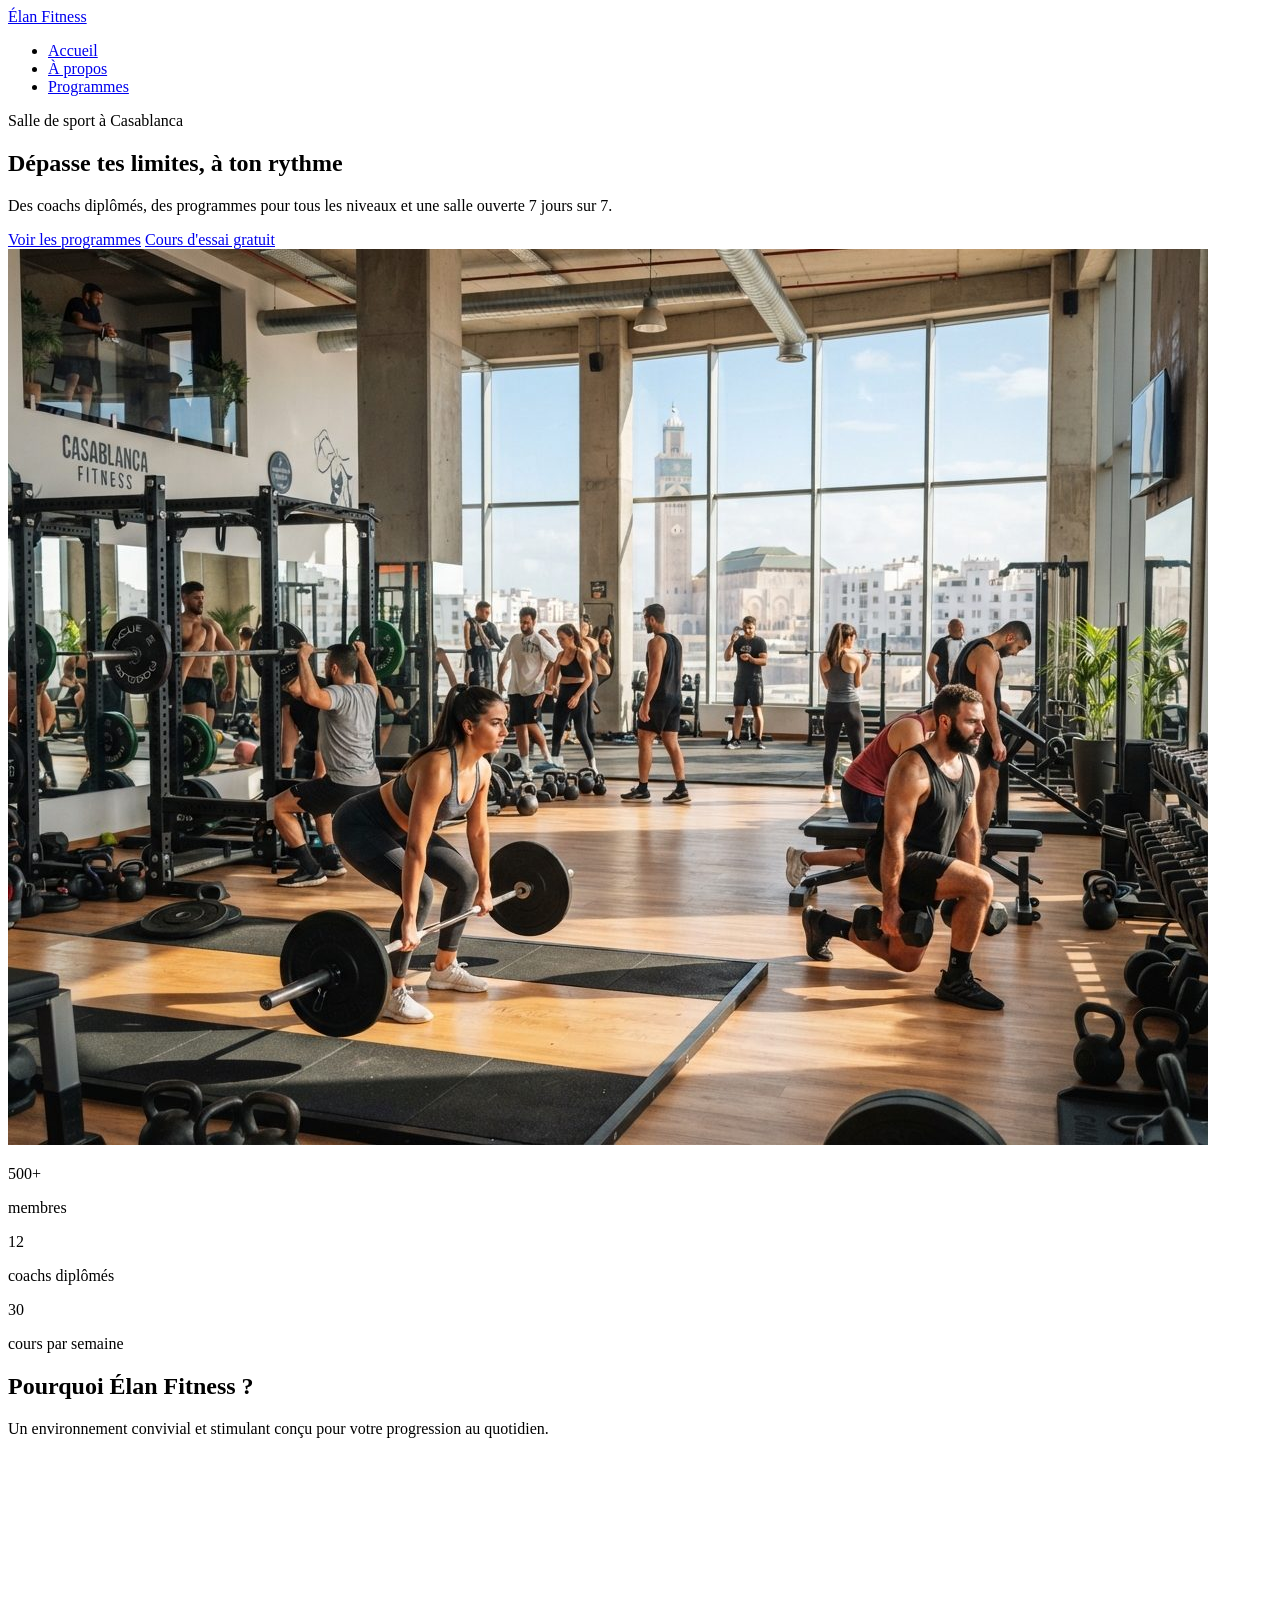
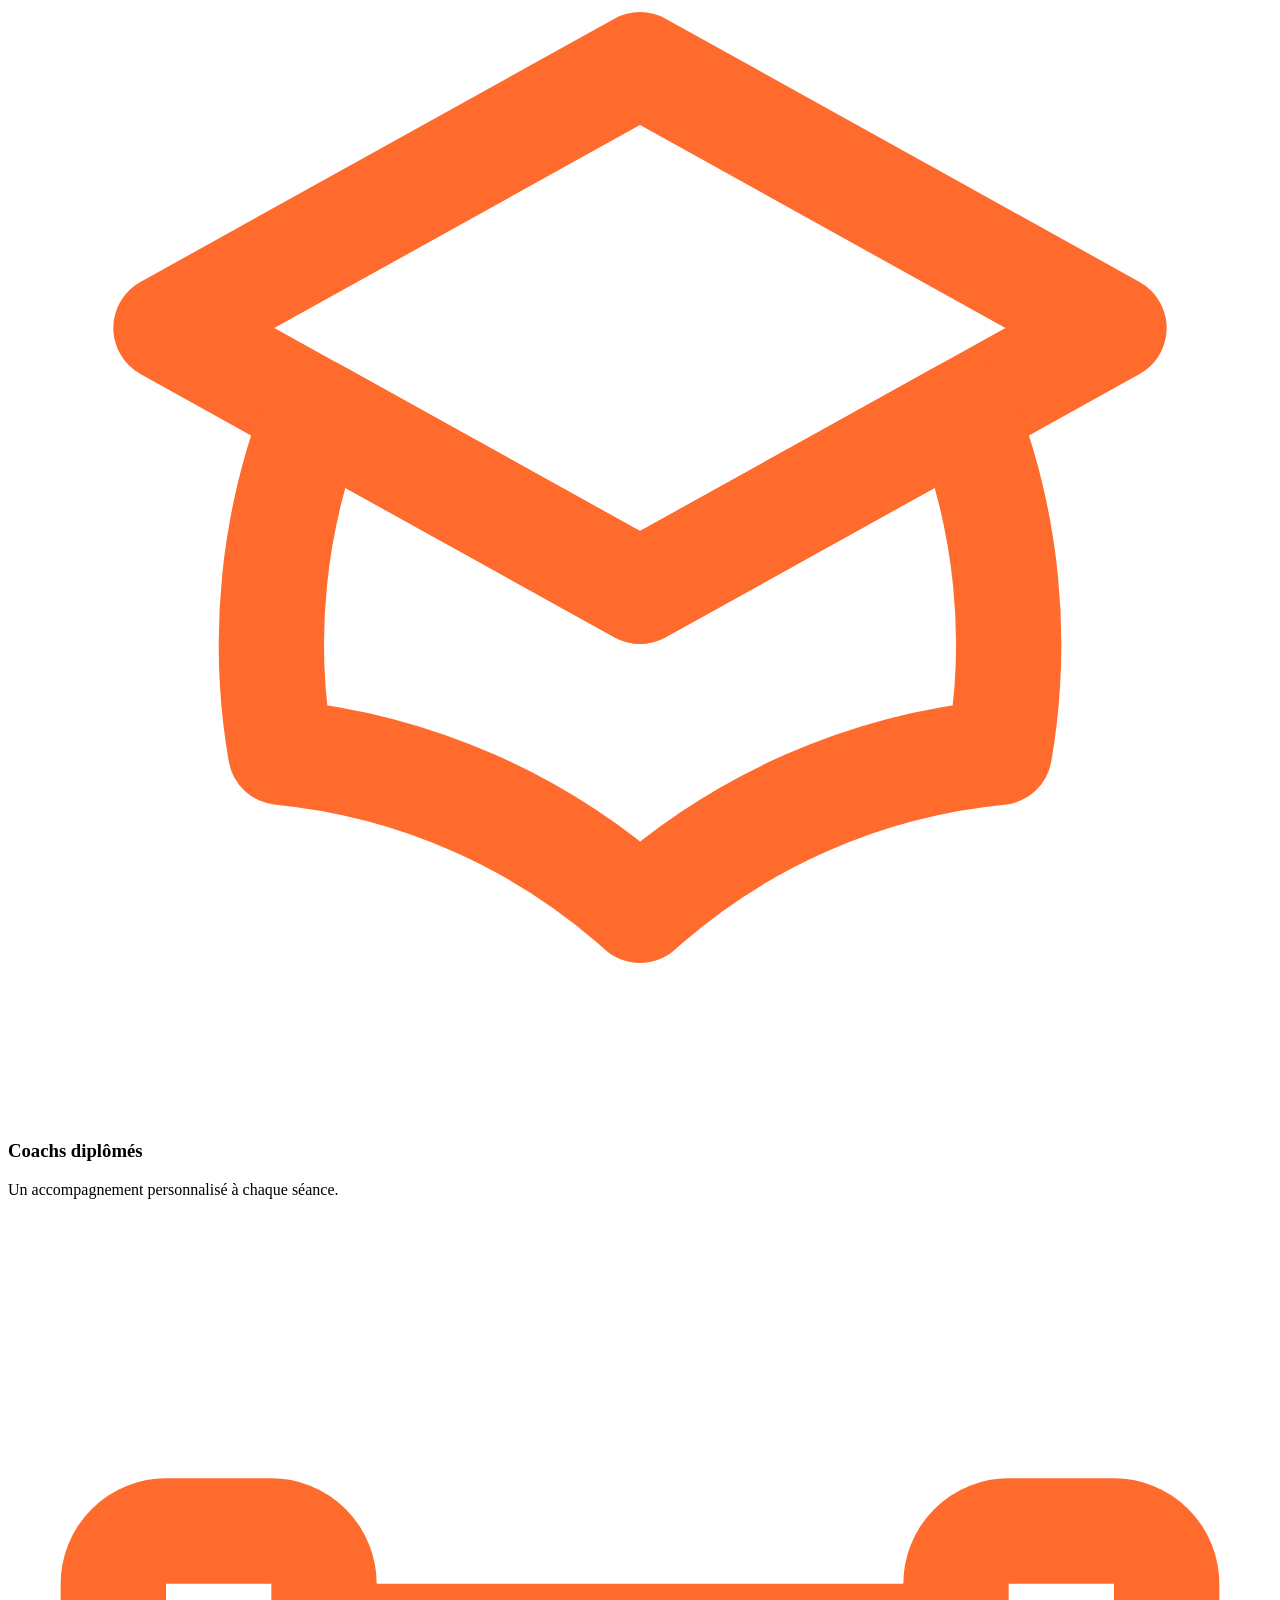
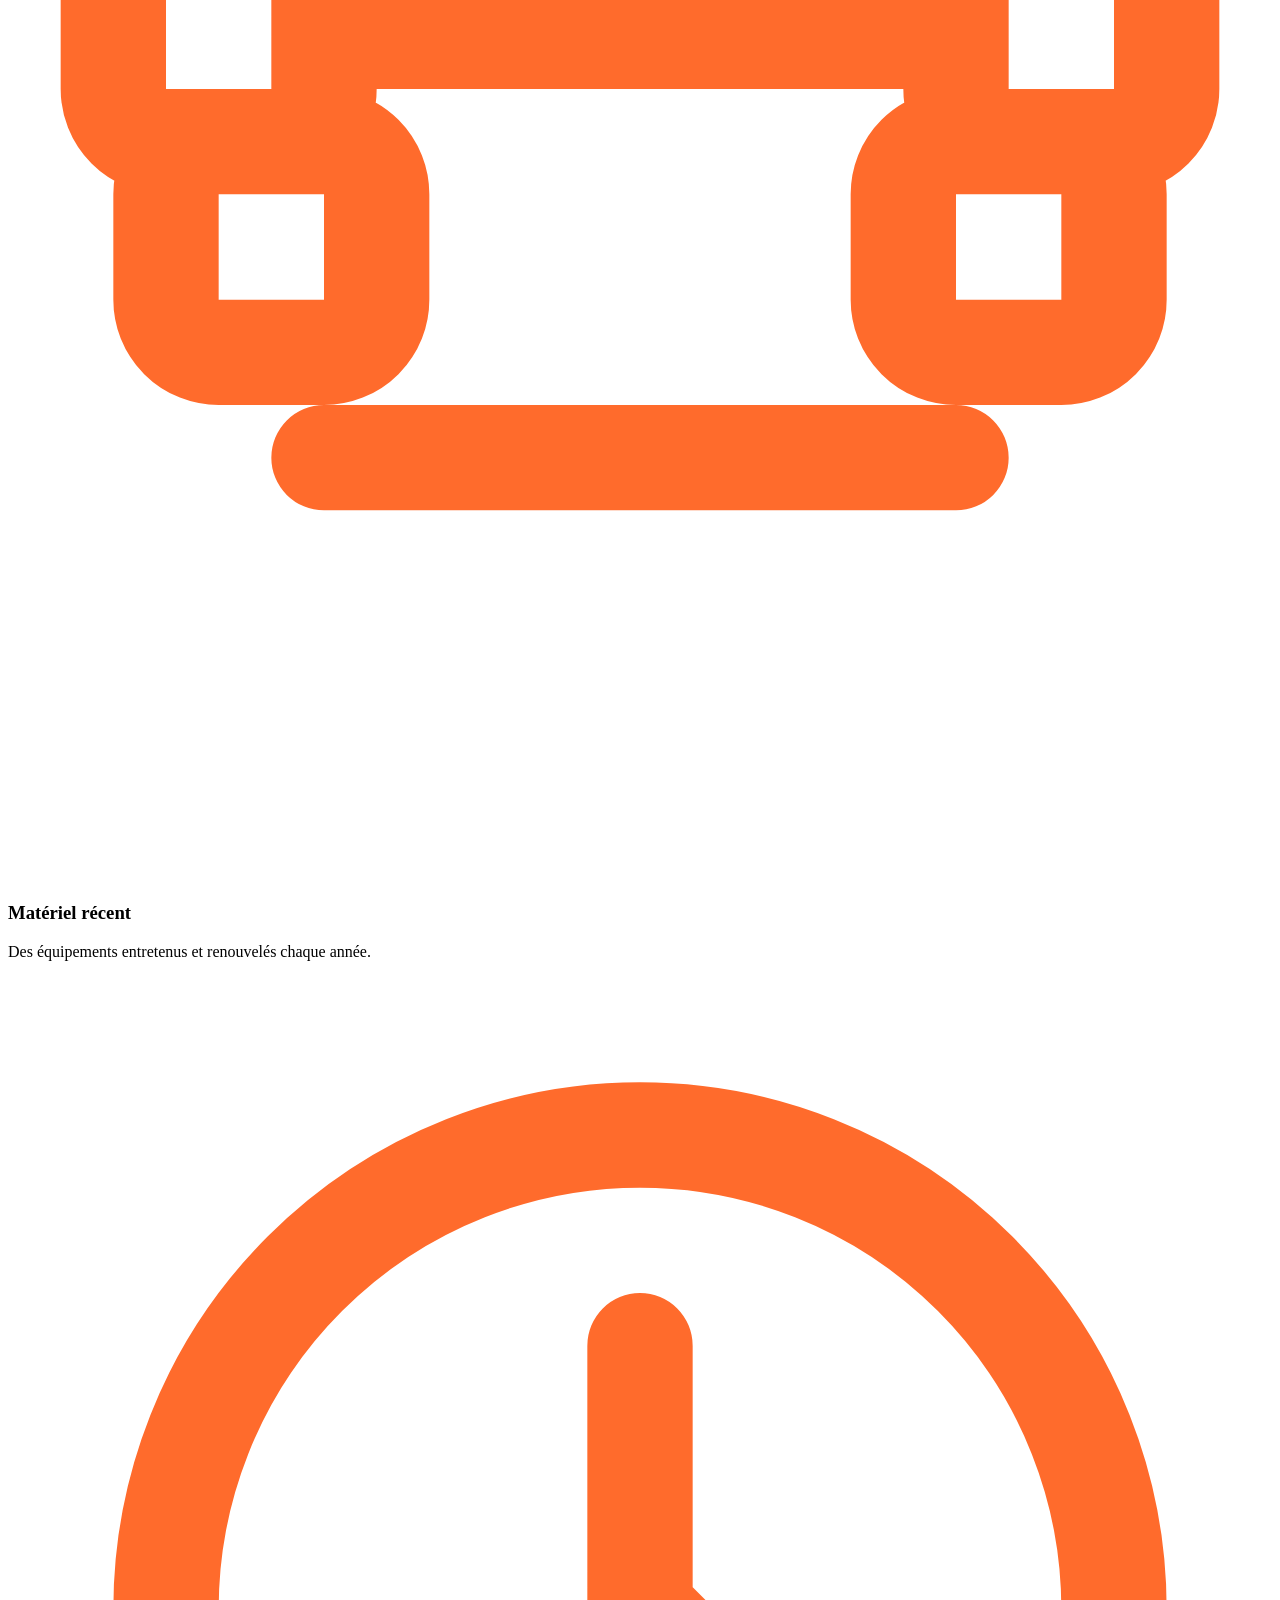
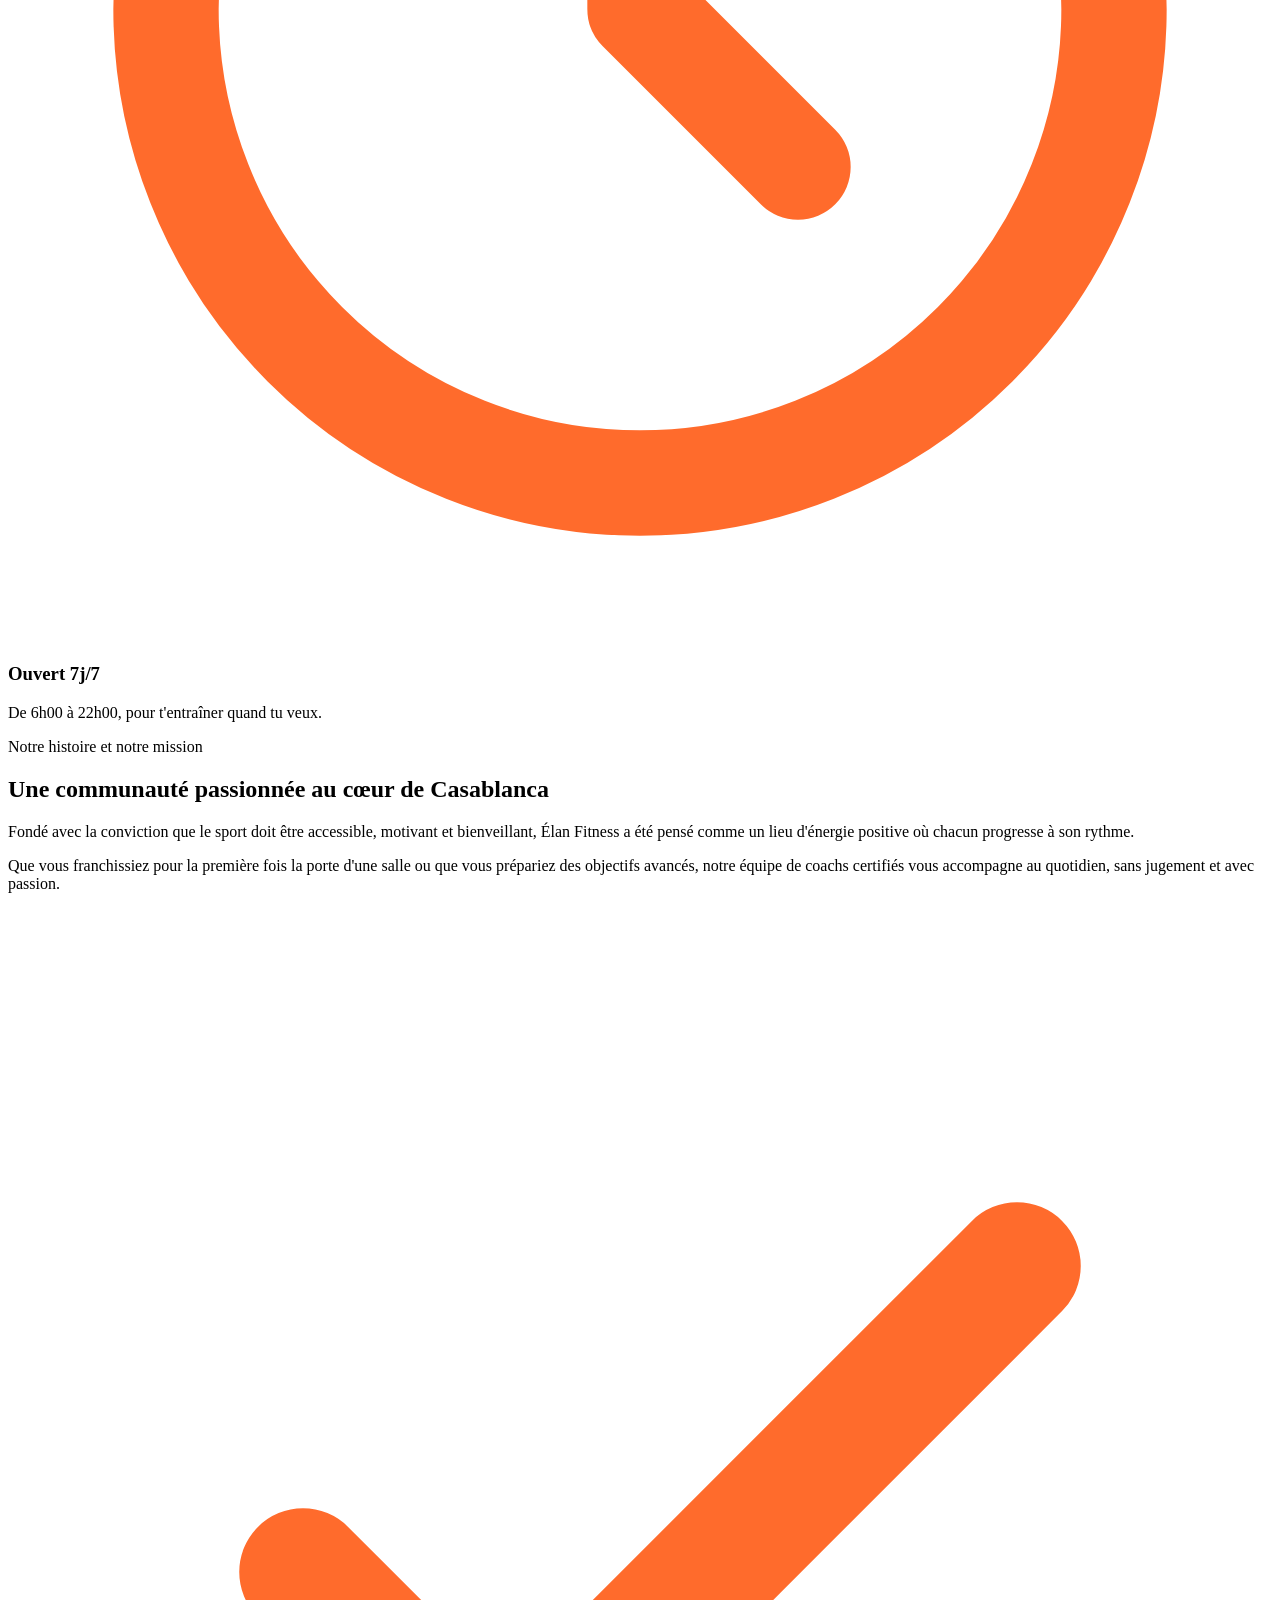
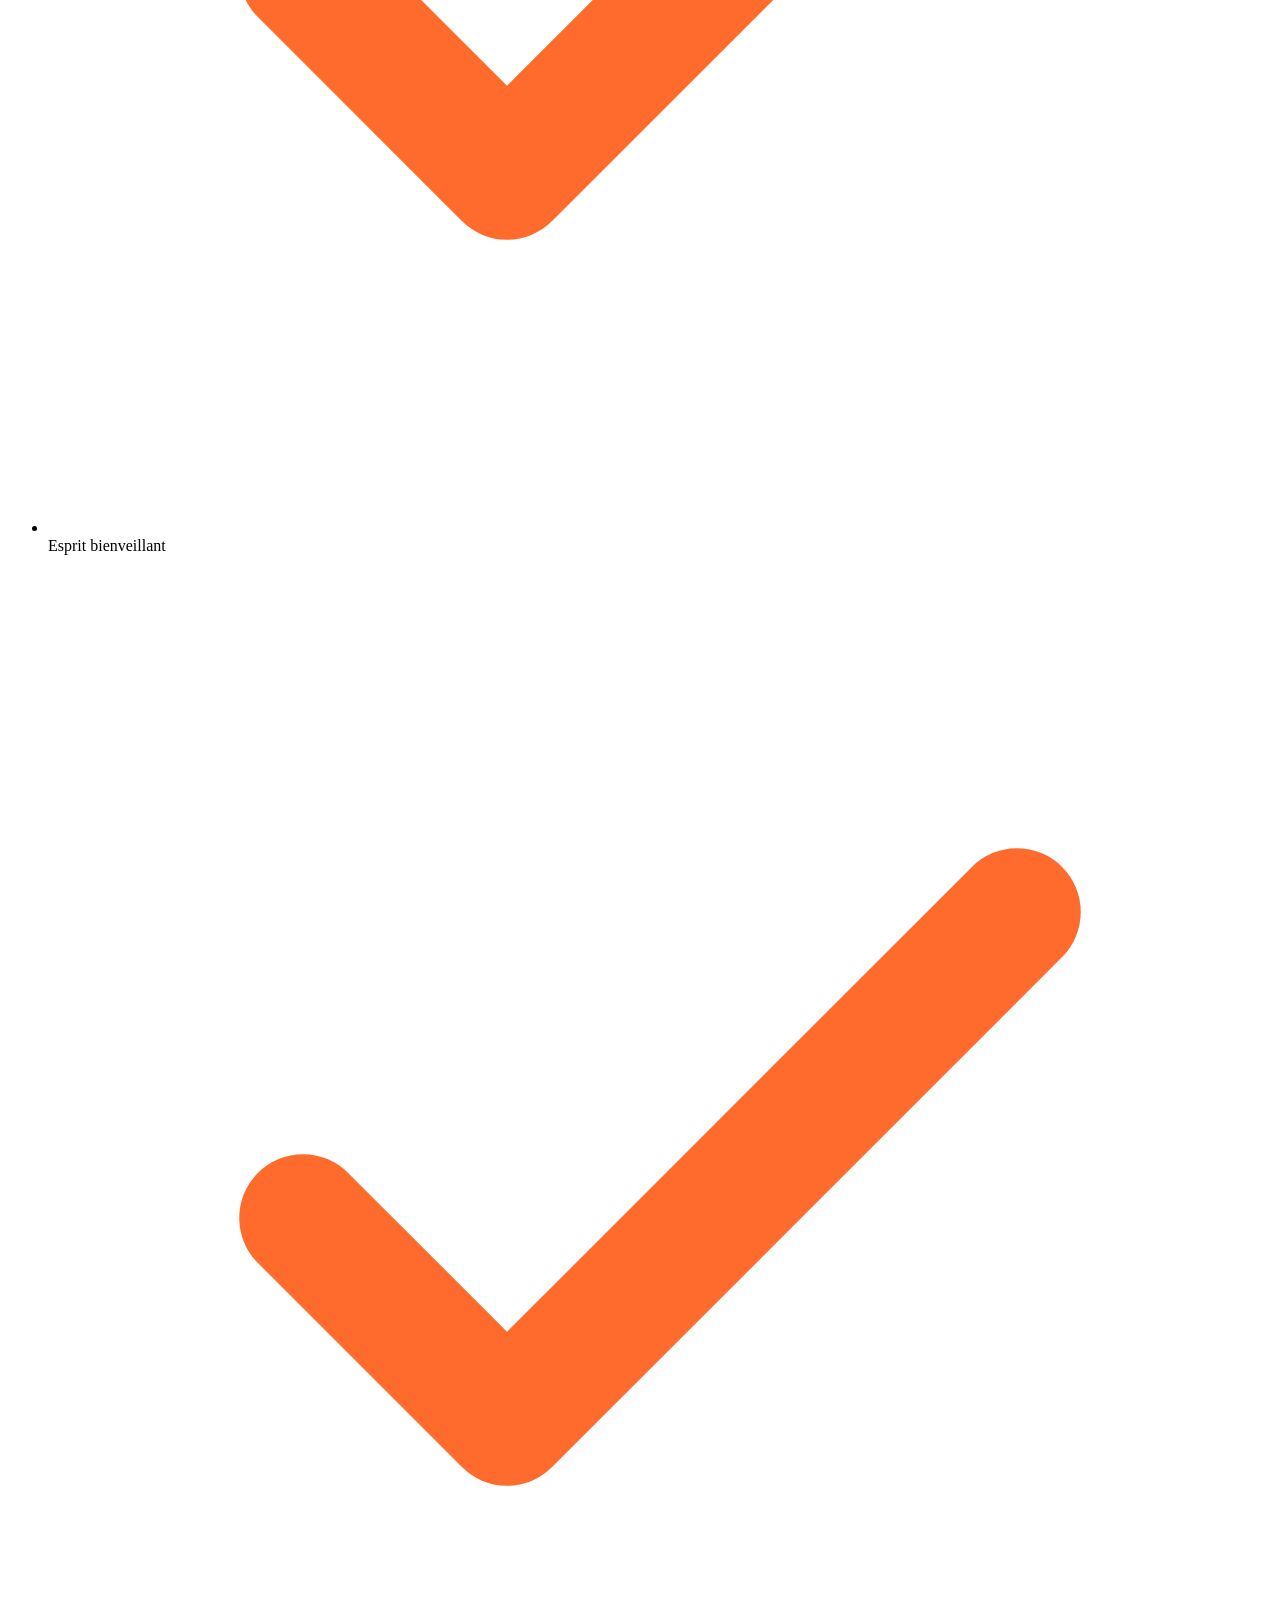
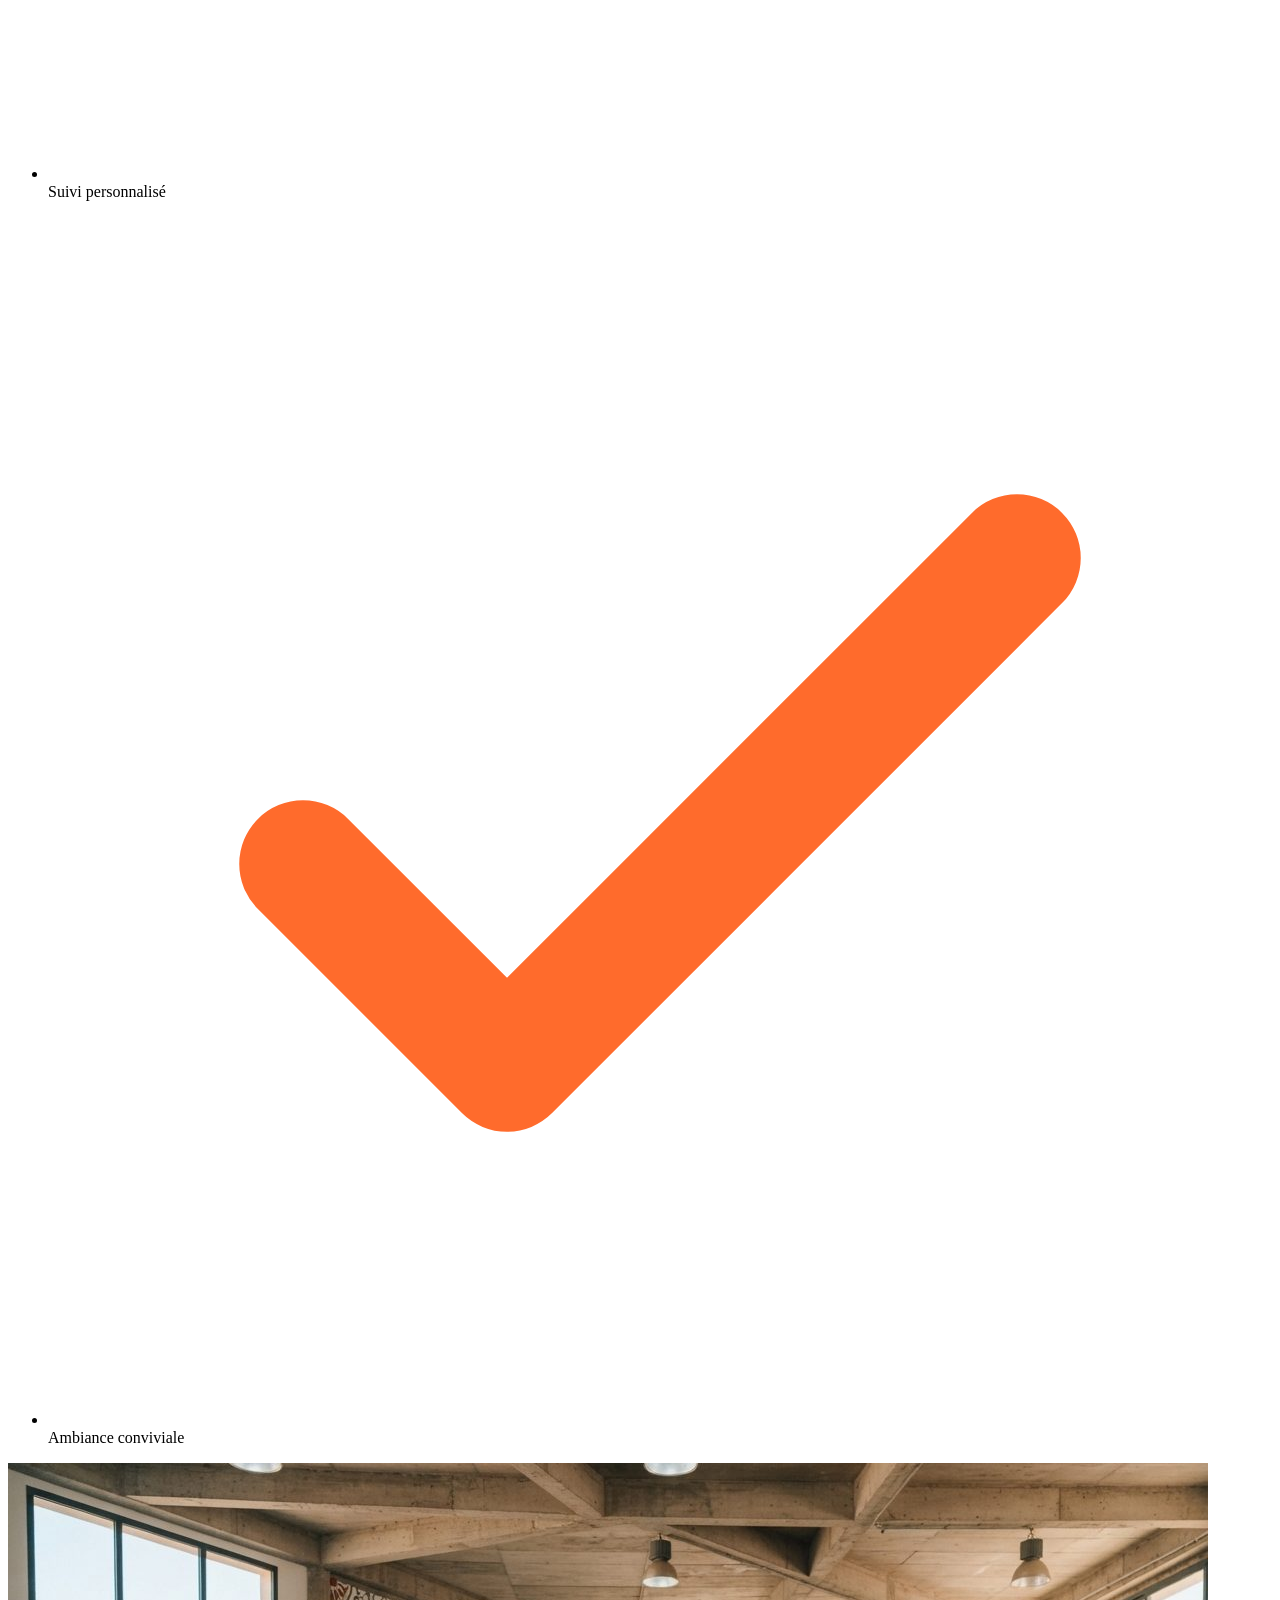
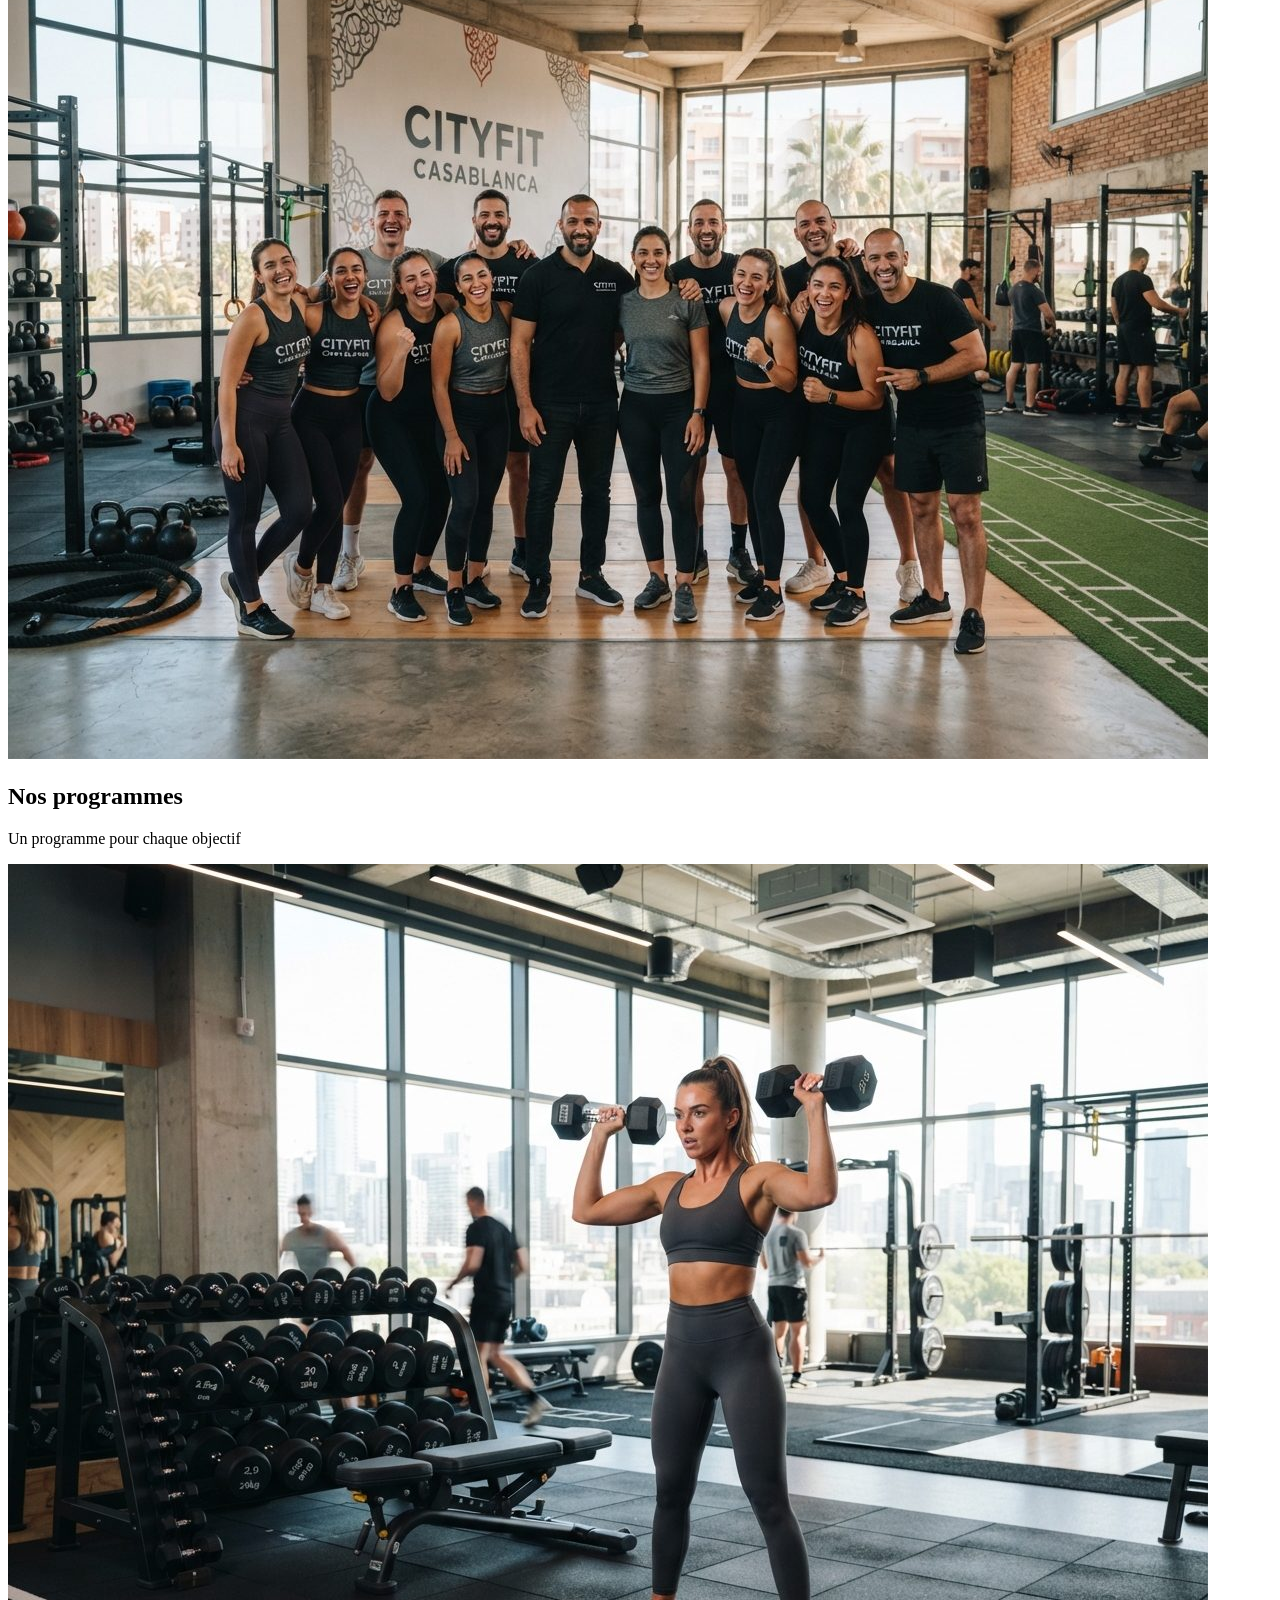
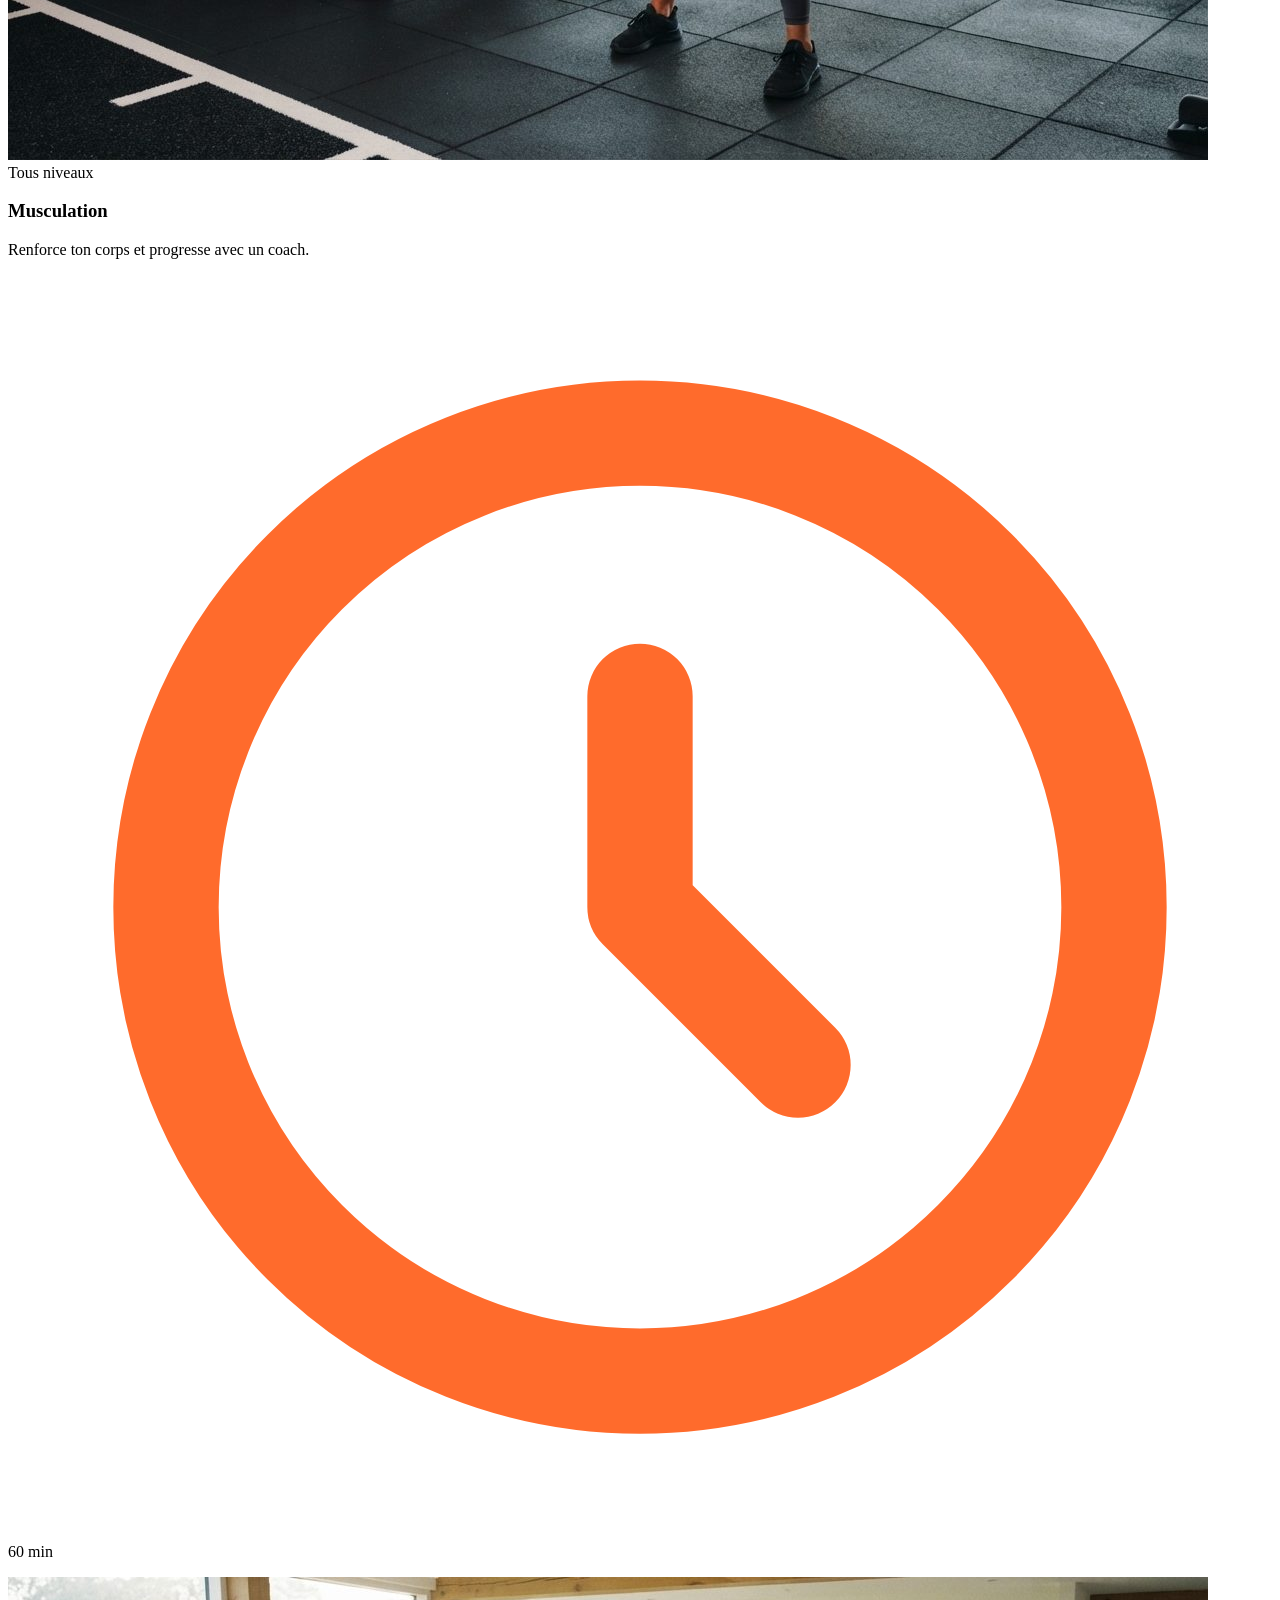
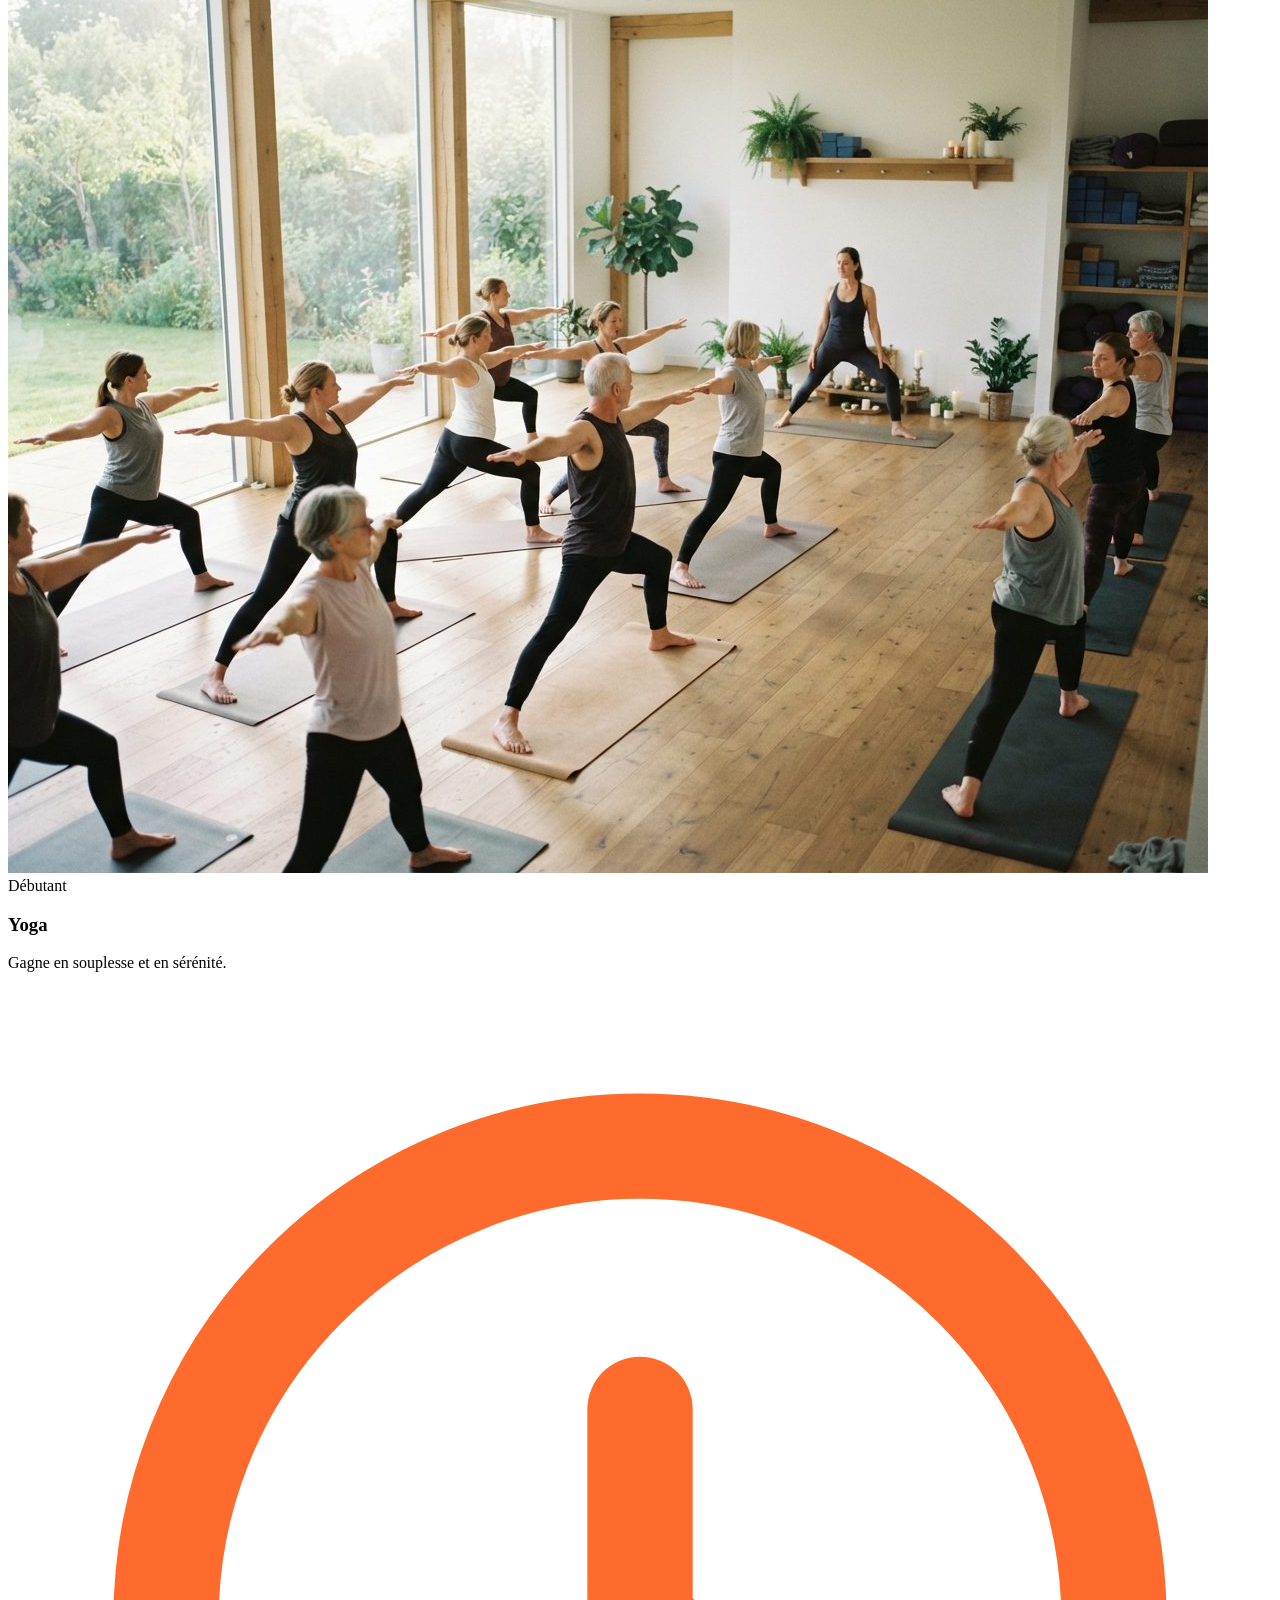
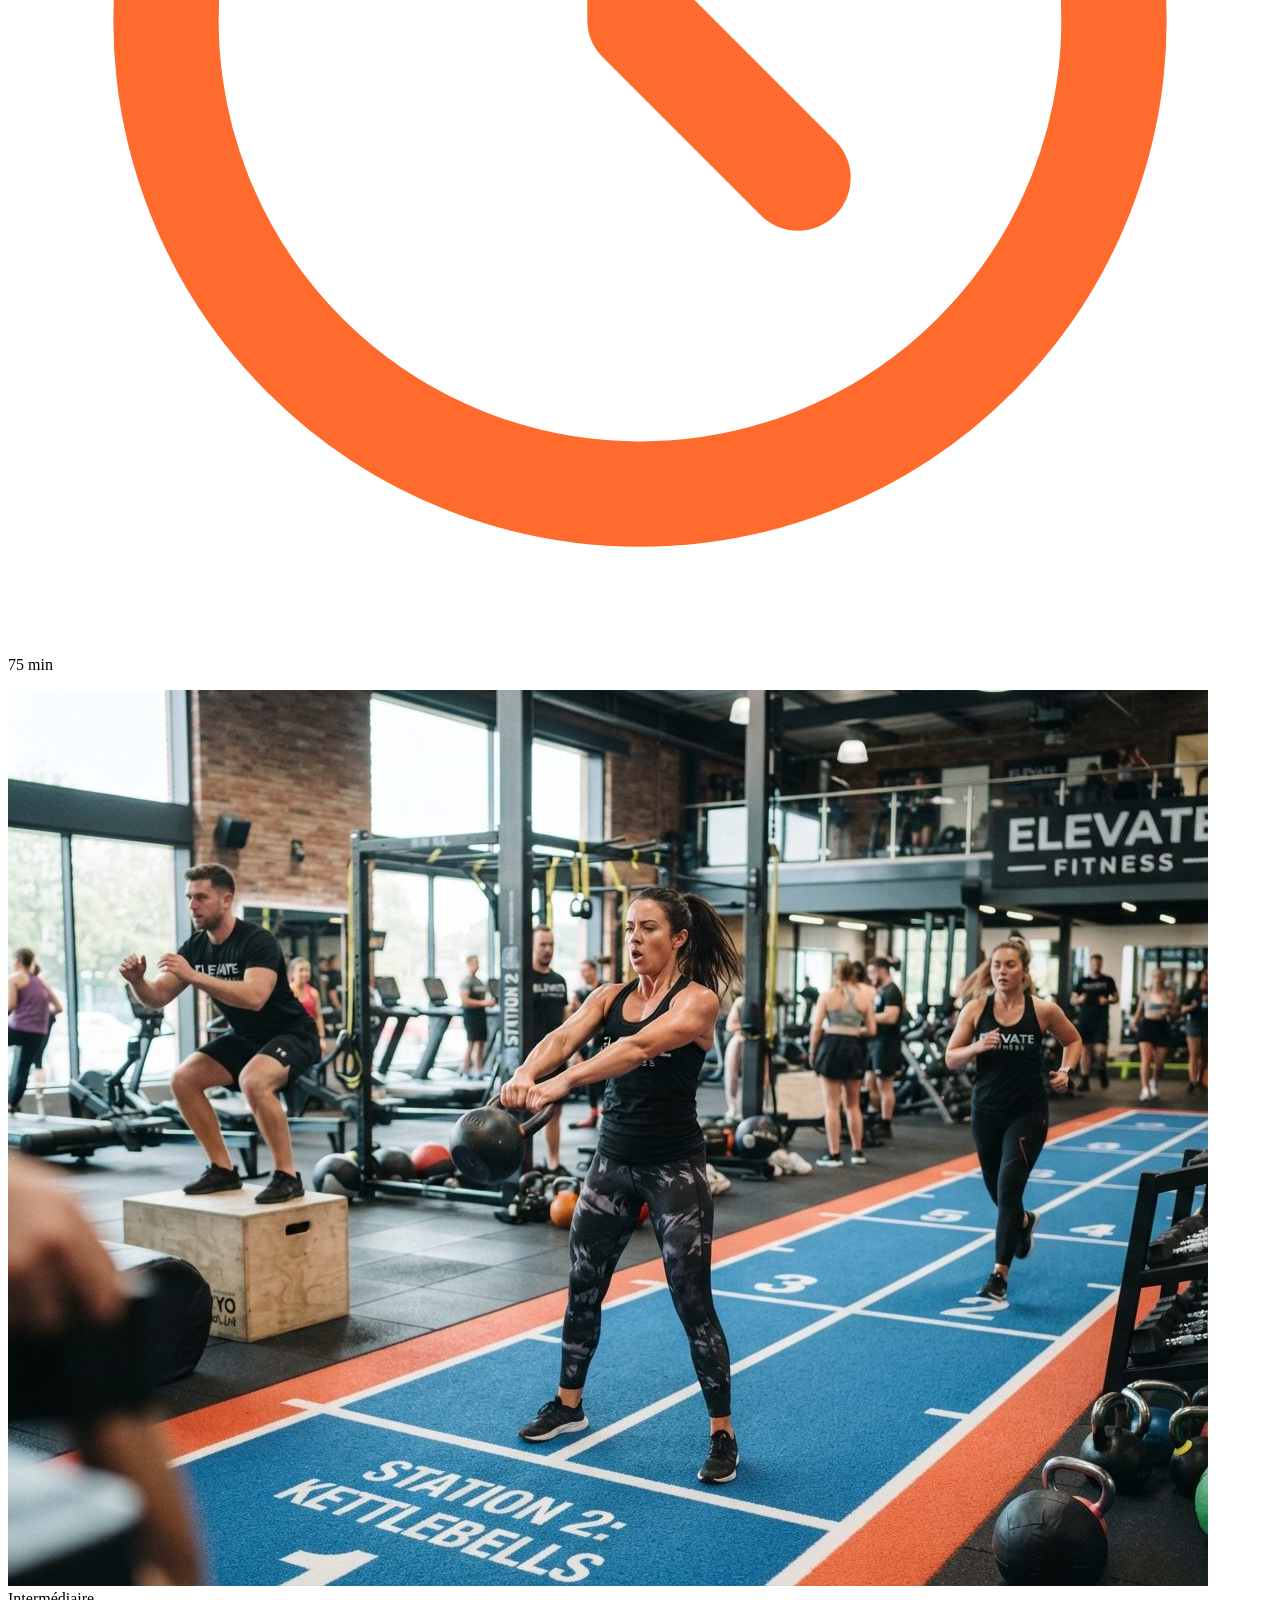
==== index.html @ 6c9473e3 "Added initial project from drive" ====
<!DOCTYPE html>
<html lang="fr">
<head>
  <meta charset="UTF-8">
  <meta name="viewport" content="width=device-width, initial-scale=1">
  <meta name="description" content="Élan Fitness, salle de sport à Casablanca : musculation, yoga, cardio et boxe fitness avec des coachs diplômés. Réservez votre cours d'essai gratuit.">
  <title>Élan Fitness | Salle de sport à Casablanca</title>

  <link rel="preconnect" href="https://fonts.googleapis.com">
  <link rel="preconnect" href="https://fonts.gstatic.com" crossorigin>
  <link href="https://fonts.googleapis.com/css2?family=Inter:wght@400;500;600&family=Poppins:wght@600;700;800&display=swap" rel="stylesheet">

  <link rel="stylesheet" href="style.css">
</head>

<body>

  <header class="en-tete">
    <div class="conteneur en-tete-contenu">
      <a href="#accueil" class="logo">Élan Fitness</a>

      <nav aria-label="Navigation principale">
        <ul class="menu">
          <li><a href="#accueil" class="lien-actif">Accueil</a></li>
          <li><a href="#a-propos">À propos</a></li>
          <li><a href="#programmes">Programmes</a></li>
        </ul>
      </nav>
    </div>
  </header>

  <main>

    <section id="accueil" class="hero">
      <div class="conteneur">

        <div class="hero-contenu">
          <div class="hero-texte">
            <p class="sur-titre">Salle de sport à Casablanca</p>
            <h1>Dépasse tes limites, à ton rythme</h1>
            <p class="hero-description">
              Des coachs diplômés, des programmes pour tous les niveaux et une salle ouverte 7 jours sur 7.
            </p>
            <div class="boutons">
              <a href="#programmes" class="bouton bouton-principal">Voir les programmes</a>
              <a href="#contact" class="bouton bouton-secondaire">Cours d'essai gratuit</a>
            </div>
          </div>

          <img class="hero-image" src="img/hero.jpg" alt="Des personnes s'entraînent dans une salle de sport lumineuse à Casablanca">
        </div>

        <div class="chiffres">
          <div class="chiffre">
            <p class="chiffre-nombre">500+</p>
            <p>membres</p>
          </div>
          <div class="chiffre">
            <p class="chiffre-nombre">12</p>
            <p>coachs diplômés</p>
          </div>
          <div class="chiffre">
            <p class="chiffre-nombre">30</p>
            <p>cours par semaine</p>
          </div>
        </div>

      </div>
    </section>

    <section class="section section-blanche">
      <div class="conteneur">

        <div class="section-titre">
          <h2>Pourquoi Élan Fitness ?</h2>
          <p>Un environnement convivial et stimulant conçu pour votre progression au quotidien.</p>
        </div>

        <div class="cartes">
          <article class="carte carte-avantage">
            <div class="icone"><img src="img/icone-coach.svg" alt=""></div>
            <h3>Coachs diplômés</h3>
            <p>Un accompagnement personnalisé à chaque séance.</p>
          </article>

          <article class="carte carte-avantage">
            <div class="icone"><img src="img/icone-materiel.svg" alt=""></div>
            <h3>Matériel récent</h3>
            <p>Des équipements entretenus et renouvelés chaque année.</p>
          </article>

          <article class="carte carte-avantage">
            <div class="icone"><img src="img/icone-horloge.svg" alt=""></div>
            <h3>Ouvert 7j/7</h3>
            <p>De 6h00 à 22h00, pour t'entraîner quand tu veux.</p>
          </article>
        </div>

      </div>
    </section>

    <section id="a-propos" class="section">
      <div class="conteneur apropos-contenu">

        <div class="apropos-texte">
          <p class="sur-titre">Notre histoire et notre mission</p>
          <h2>Une communauté passionnée au cœur de Casablanca</h2>
          <p>
            Fondé avec la conviction que le sport doit être accessible, motivant et bienveillant,
            Élan Fitness a été pensé comme un lieu d'énergie positive où chacun progresse à son rythme.
          </p>
          <p>
            Que vous franchissiez pour la première fois la porte d'une salle ou que vous prépariez des
            objectifs avancés, notre équipe de coachs certifiés vous accompagne au quotidien, sans
            jugement et avec passion.
          </p>

          <ul class="valeurs">
            <li class="valeur">
              <div class="icone icone-petite"><img src="img/icone-check.svg" alt=""></div>
              <span>Esprit bienveillant</span>
            </li>
            <li class="valeur">
              <div class="icone icone-petite"><img src="img/icone-check.svg" alt=""></div>
              <span>Suivi personnalisé</span>
            </li>
            <li class="valeur">
              <div class="icone icone-petite"><img src="img/icone-check.svg" alt=""></div>
              <span>Ambiance conviviale</span>
            </li>
          </ul>
        </div>

        <img class="apropos-image" src="img/equipe.jpg" alt="L'équipe de coachs d'Élan Fitness réunie dans la salle">

      </div>
    </section>

    <section id="programmes" class="section">
      <div class="conteneur">

        <div class="section-titre">
          <h2>Nos programmes</h2>
          <p>Un programme pour chaque objectif</p>
        </div>

        <div class="cartes">

          <article class="carte carte-programme">
            <img src="img/musculation.jpg" alt="Une sportive soulève des haltères dans l'espace musculation">
            <div class="programme-corps">
              <span class="etiquette etiquette-orange">Tous niveaux</span>
              <h3>Musculation</h3>
              <p>Renforce ton corps et progresse avec un coach.</p>
              <p class="duree"><img src="img/icone-duree.svg" alt="">60 min</p>
            </div>
          </article>

          <article class="carte carte-programme">
            <img src="img/yoga.jpg" alt="Un groupe pratique le yoga sur des tapis dans une salle lumineuse">
            <div class="programme-corps">
              <span class="etiquette etiquette-bleue">Débutant</span>
              <h3>Yoga</h3>
              <p>Gagne en souplesse et en sérénité.</p>
              <p class="duree"><img src="img/icone-duree.svg" alt="">75 min</p>
            </div>
          </article>

          <article class="carte carte-programme">
            <img src="img/cardio.jpg" alt="Des sportifs suivent un circuit de cardio training avec des kettlebells">
            <div class="programme-corps">
              <span class="etiquette etiquette-verte">Intermédiaire</span>
              <h3>Cardio training</h3>
              <p>Des circuits dynamiques pour travailler ton endurance.</p>
              <p class="duree"><img src="img/icone-duree.svg" alt="">45 min</p>
            </div>
          </article>

          <article class="carte carte-programme">
            <img src="img/boxe.jpg" alt="Une sportive frappe un sac de frappe pendant un cours de boxe fitness">
            <div class="programme-corps">
              <span class="etiquette etiquette-verte">Intermédiaire</span>
              <h3>Boxe fitness</h3>
              <p>Cardio et coordination, sans contact.</p>
              <p class="duree"><img src="img/icone-duree.svg" alt="">50 min</p>
            </div>
          </article>

        </div>

        <div class="formules">

          <div class="section-titre">
            <h3>Nos formules</h3>
            <p>Des abonnements flexibles adaptés à vos envies et objectifs</p>
          </div>

          <div class="cartes">

            <article class="carte formule">
              <h4>Essentiel</h4>
              <p class="prix">250 MAD <span>/ mois</span></p>
              <ul class="formule-liste">
                <li>Accès à la salle</li>
                <li>2 cours collectifs par semaine</li>
                <li>Sans engagement</li>
              </ul>
              <a href="#contact" class="bouton bouton-secondaire">Choisir</a>
            </article>

            <article class="carte formule formule-populaire">
              <p class="badge-populaire">Populaire</p>
              <h4>Premium</h4>
              <p class="prix">400 MAD <span>/ mois</span></p>
              <ul class="formule-liste">
                <li>Accès à la salle</li>
                <li>Cours collectifs illimités</li>
                <li>1 bilan avec un coach</li>
              </ul>
              <a href="#contact" class="bouton bouton-principal">Choisir</a>
            </article>

            <article class="carte formule">
              <h4>Duo</h4>
              <p class="prix">650 MAD <span>/ mois</span></p>
              <p class="prix-note">pour 2 personnes</p>
              <ul class="formule-liste">
                <li>Accès à la salle pour deux</li>
                <li>Cours collectifs illimités</li>
                <li>Sans engagement</li>
              </ul>
              <a href="#contact" class="bouton bouton-secondaire">Choisir</a>
            </article>

          </div>
        </div>

      </div>
    </section>

  </main>

  <footer class="pied-de-page">
    <div class="conteneur">

      <div class="pied-haut">
        <div>
          <p class="logo logo-clair">Élan Fitness</p>
          <p class="slogan">Ton énergie, ton rythme.</p>
        </div>

        <nav aria-label="Navigation du pied de page">
          <ul class="menu menu-pied">
            <li><a href="#accueil">Accueil</a></li>
            <li><a href="#a-propos">À propos</a></li>
            <li><a href="#programmes">Programmes</a></li>
          </ul>
        </nav>
      </div>

      <div class="pied-bas">
        <p>Adresse : 12 rue des Palmiers, 20000 Casablanca</p>
        <p>&copy; 2026 Élan Fitness — Projet pédagogique fictif</p>
      </div>

    </div>
  </footer>

</body>
</html>
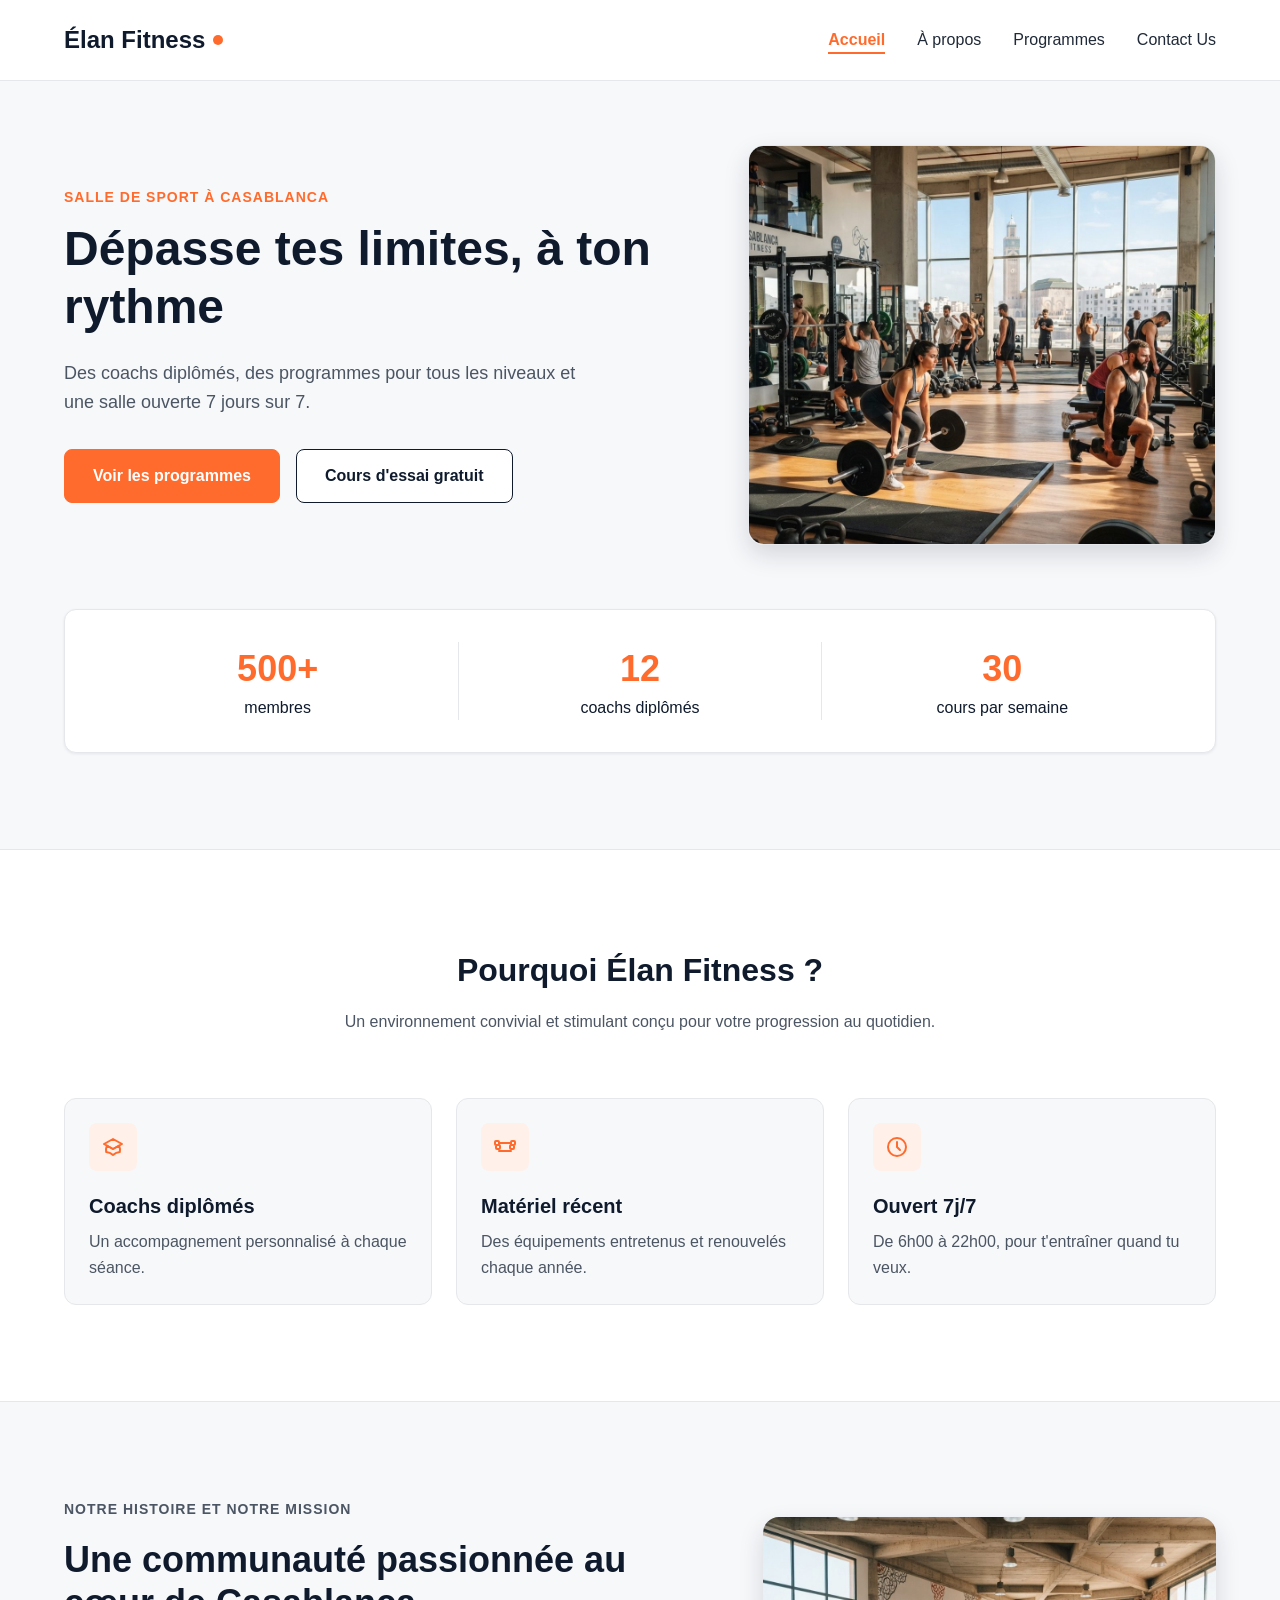
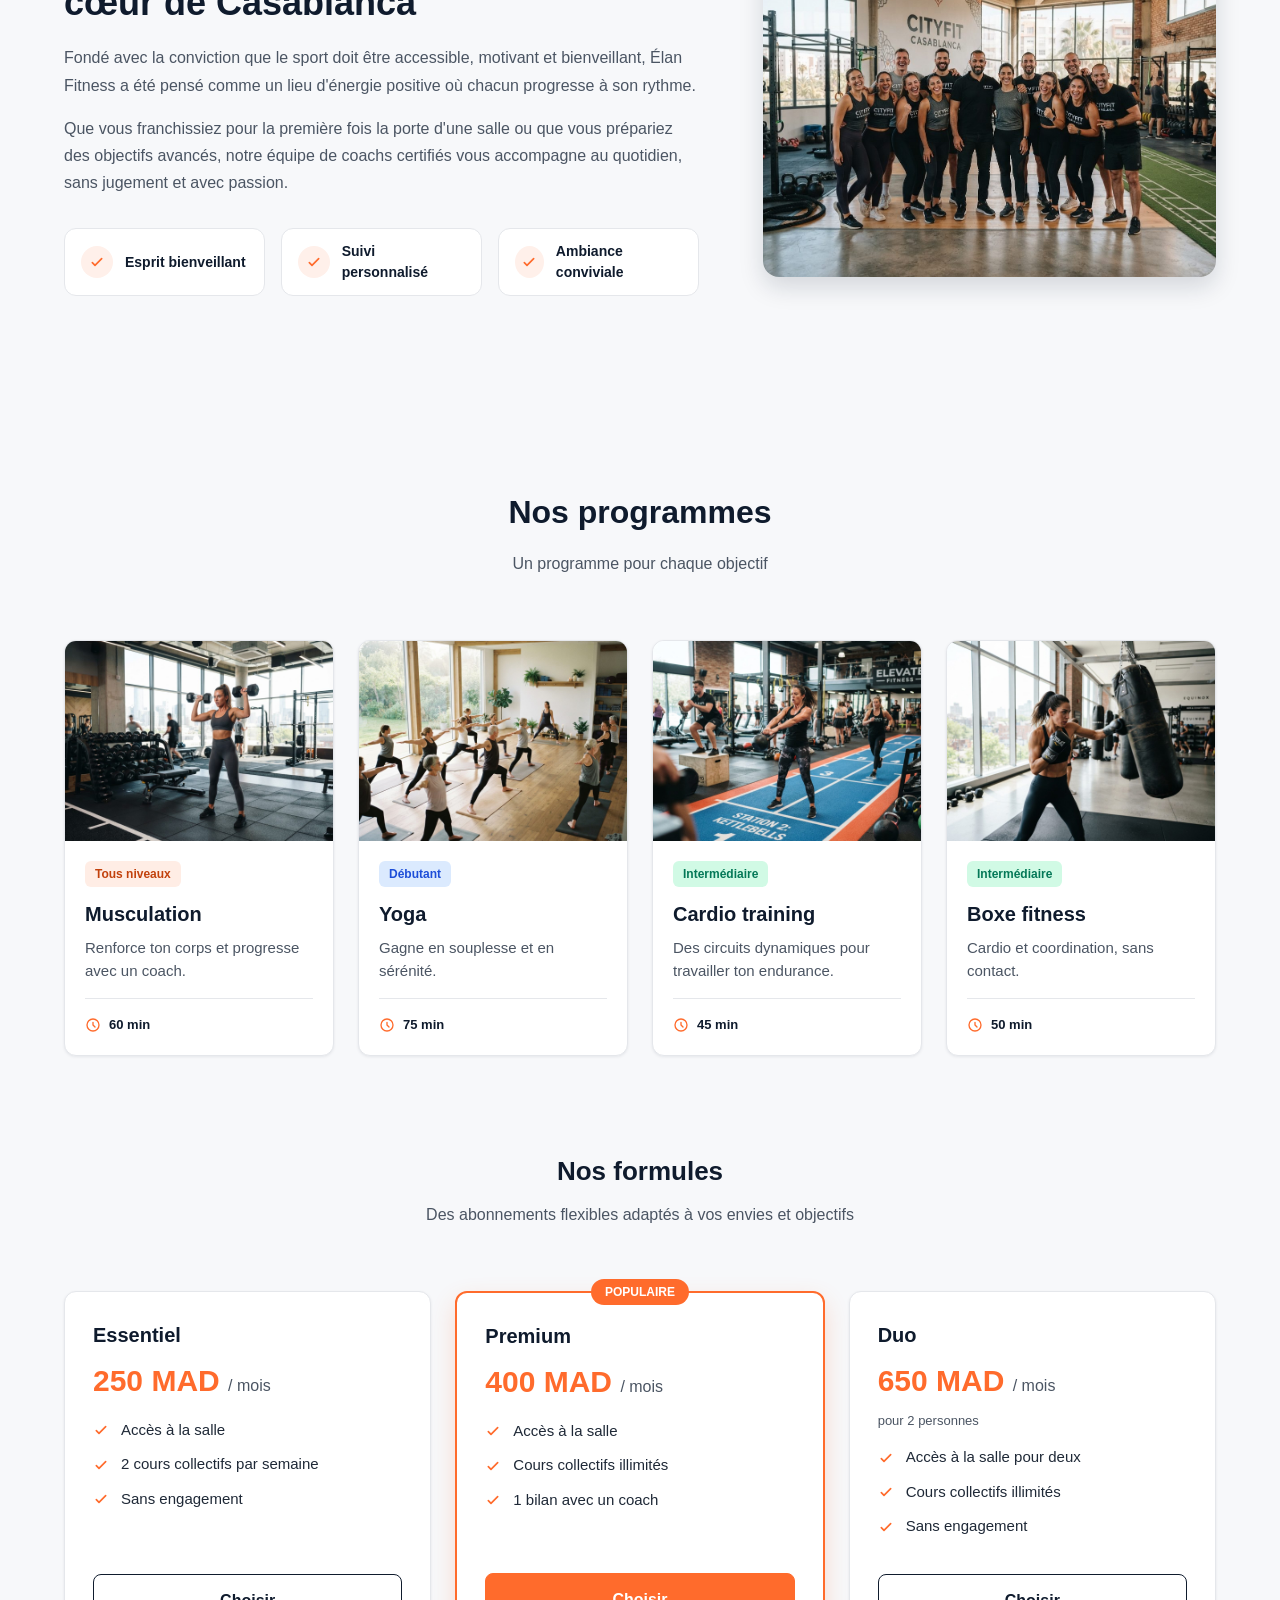
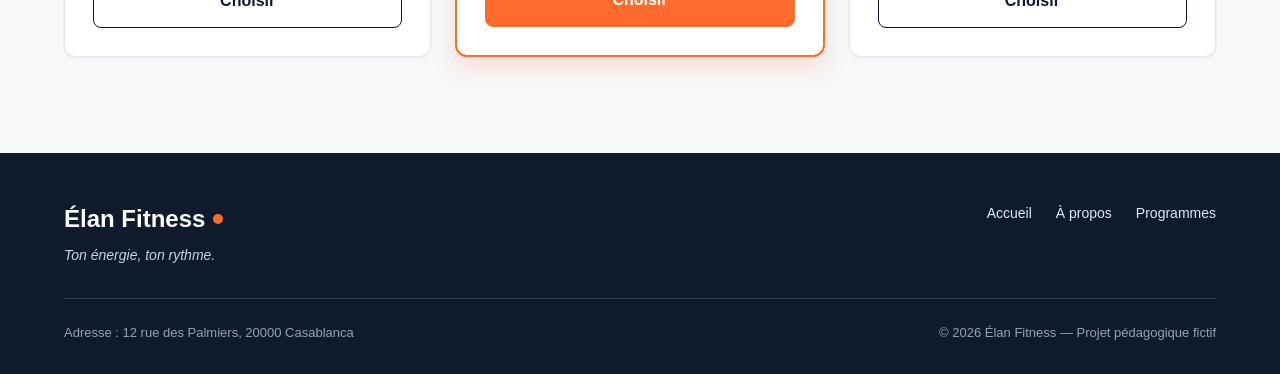
==== commit 942fee6a: "Added contactus page" ====
--- a/index.html
+++ b/index.html
@@ -22,8 +22,9 @@
       <nav aria-label="Navigation principale">
         <ul class="menu">
           <li><a href="#accueil" class="lien-actif">Accueil</a></li>
-          <li><a href="#a-propos">À propos</a></li>
-          <li><a href="#programmes">Programmes</a></li>
+          <li><a href="a-propos.html">À propos</a></li>
+          <li><a href="programmes.html">Programmes</a></li>
+          <li><a href="contactus.html">Contact Us</a></li>
         </ul>
       </nav>
     </div>
--- a/style.css
+++ b/style.css
@@ -0,0 +1,588 @@
+* {
+  box-sizing: border-box;
+  margin: 0;
+  padding: 0;
+}
+
+html {
+  scroll-behavior: smooth;
+}
+
+body {
+  font-family: 'Inter', Arial, sans-serif;
+  font-size: 16px;
+  line-height: 1.5;
+  color: #1F2937;
+  background-color: #F7F8FA;
+}
+
+h1, h2, h3, h4 {
+  font-family: 'Poppins', Arial, sans-serif;
+  color: #0F1B2D;
+}
+
+a {
+  color: inherit;
+  text-decoration: none;
+}
+
+ul {
+  list-style: none;
+}
+
+img {
+  display: block;
+  max-width: 100%;
+}
+
+a:focus-visible,
+button:focus-visible {
+  outline: 3px solid #FF6B2C;
+  outline-offset: 2px;
+}
+
+.conteneur {
+  width: 100%;
+  max-width: 1200px;
+  margin: 0 auto;
+  padding: 0 24px;
+}
+
+.section {
+  padding: 96px 0;
+}
+
+.section-blanche {
+  background-color: #FFFFFF;
+  border-top: 1px solid #E5E7EB;
+  border-bottom: 1px solid #E5E7EB;
+}
+
+.section-titre {
+  max-width: 640px;
+  margin: 0 auto 64px;
+  text-align: center;
+}
+
+.section-titre h2 {
+  font-size: 32px;
+  margin-bottom: 16px;
+}
+
+.section-titre h3 {
+  font-size: 26px;
+  margin-bottom: 12px;
+}
+
+.section-titre p {
+  color: #4B5563;
+}
+
+.sur-titre {
+  font-size: 14px;
+  font-weight: 600;
+  color: #FF6B2C;
+  text-transform: uppercase;
+  letter-spacing: 1px;
+  margin-bottom: 12px;
+}
+
+.bouton {
+  display: inline-block;
+  padding: 14px 28px;
+  border-radius: 8px;
+  font-size: 16px;
+  font-weight: 600;
+  text-align: center;
+  cursor: pointer;
+}
+
+.bouton-principal {
+  background-color: #FF6B2C;
+  border: 1px solid #FF6B2C;
+  color: #FFFFFF;
+}
+
+.bouton-principal:hover {
+  background-color: #F05817;
+}
+
+.bouton-secondaire {
+  background-color: #FFFFFF;
+  border: 1px solid #0F1B2D;
+  color: #0F1B2D;
+}
+
+.bouton-secondaire:hover {
+  background-color: #F3F4F6;
+}
+
+.cartes {
+  display: flex;
+  gap: 24px;
+}
+
+.carte {
+  flex: 1;
+  background-color: #FFFFFF;
+  border: 1px solid #E5E7EB;
+  border-radius: 12px;
+  box-shadow: 0 1px 3px rgba(15, 27, 45, 0.08);
+}
+
+.icone {
+  width: 48px;
+  height: 48px;
+  background-color: #FFF0EA;
+  border-radius: 8px;
+  display: flex;
+  align-items: center;
+  justify-content: center;
+}
+
+.icone img {
+  width: 24px;
+  height: 24px;
+}
+
+.icone-petite {
+  width: 32px;
+  height: 32px;
+  border-radius: 50%;
+}
+
+.icone-petite img {
+  width: 16px;
+  height: 16px;
+}
+
+.en-tete {
+  position: sticky;
+  top: 0;
+  z-index: 10;
+  background-color: #FFFFFF;
+  border-bottom: 1px solid #E5E7EB;
+}
+
+.en-tete-contenu {
+  height: 80px;
+  display: flex;
+  align-items: center;
+  justify-content: space-between;
+}
+
+.logo {
+  display: flex;
+  align-items: center;
+  font-family: 'Poppins', Arial, sans-serif;
+  font-size: 24px;
+  font-weight: 700;
+  color: #0F1B2D;
+}
+
+.logo::after {
+  content: "";
+  width: 10px;
+  height: 10px;
+  margin-left: 8px;
+  background-color: #FF6B2C;
+  border-radius: 50%;
+}
+
+.menu {
+  display: flex;
+  gap: 32px;
+}
+
+.menu a {
+  font-weight: 500;
+  padding-bottom: 4px;
+  border-bottom: 2px solid transparent;
+}
+
+.menu a:hover {
+  color: #FF6B2C;
+}
+
+.menu .lien-actif {
+  color: #FF6B2C;
+  font-weight: 600;
+  border-bottom-color: #FF6B2C;
+}
+
+.hero {
+  padding: 64px 0 96px;
+}
+
+.hero-contenu {
+  display: flex;
+  align-items: center;
+  gap: 32px;
+}
+
+.hero-texte {
+  flex: 7;
+}
+
+.hero-texte h1 {
+  font-size: 48px;
+  font-weight: 800;
+  line-height: 1.2;
+  margin-bottom: 24px;
+}
+
+.hero-description {
+  max-width: 520px;
+  font-size: 18px;
+  line-height: 1.6;
+  color: #4B5563;
+  margin-bottom: 32px;
+}
+
+.boutons {
+  display: flex;
+  flex-wrap: wrap;
+  gap: 16px;
+}
+
+.hero-image {
+  flex: 5;
+  min-width: 0;
+  height: 400px;
+  object-fit: cover;
+  border-radius: 16px;
+  border: 1px solid #E5E7EB;
+  box-shadow: 0 10px 25px rgba(15, 27, 45, 0.15);
+}
+
+.chiffres {
+  display: flex;
+  margin-top: 64px;
+  padding: 32px;
+  background-color: #FFFFFF;
+  border: 1px solid #E5E7EB;
+  border-radius: 12px;
+  box-shadow: 0 1px 3px rgba(15, 27, 45, 0.08);
+}
+
+.chiffre {
+  flex: 1;
+  text-align: center;
+  font-weight: 500;
+  color: #0F1B2D;
+}
+
+.chiffre + .chiffre {
+  border-left: 1px solid #E5E7EB;
+}
+
+.chiffre-nombre {
+  font-family: 'Poppins', Arial, sans-serif;
+  font-size: 36px;
+  font-weight: 800;
+  color: #FF6B2C;
+}
+
+.carte-avantage {
+  padding: 24px;
+  background-color: #F7F8FA;
+  box-shadow: none;
+}
+
+.carte-avantage .icone {
+  margin-bottom: 20px;
+}
+
+.carte-avantage h3 {
+  font-size: 20px;
+  margin-bottom: 8px;
+}
+
+.carte-avantage p {
+  color: #4B5563;
+  line-height: 1.6;
+}
+
+.apropos-contenu {
+  display: flex;
+  align-items: center;
+  gap: 64px;
+}
+
+.apropos-texte {
+  flex: 7;
+}
+
+.apropos-texte h2 {
+  font-size: 36px;
+  line-height: 1.2;
+  margin-bottom: 20px;
+}
+
+.apropos-texte p {
+  color: #4B5563;
+  line-height: 1.7;
+  margin-bottom: 16px;
+}
+
+.valeurs {
+  display: flex;
+  gap: 16px;
+  margin-top: 32px;
+}
+
+.valeur {
+  flex: 1;
+  display: flex;
+  align-items: center;
+  gap: 12px;
+  padding: 12px 16px;
+  background-color: #FFFFFF;
+  border: 1px solid #E5E7EB;
+  border-radius: 12px;
+  font-family: 'Poppins', Arial, sans-serif;
+  font-size: 14px;
+  font-weight: 600;
+  color: #0F1B2D;
+}
+
+.apropos-image {
+  flex: 5;
+  min-width: 0;
+  height: 360px;
+  object-fit: cover;
+  border-radius: 16px;
+  box-shadow: 0 10px 25px rgba(15, 27, 45, 0.15);
+}
+
+.carte-programme {
+  display: flex;
+  flex-direction: column;
+  overflow: hidden;
+}
+
+.carte-programme > img {
+  width: 100%;
+  height: 200px;
+  object-fit: cover;
+}
+
+.programme-corps {
+  flex: 1;
+  display: flex;
+  flex-direction: column;
+  padding: 20px;
+}
+
+.programme-corps h3 {
+  font-size: 20px;
+  margin-bottom: 8px;
+}
+
+.programme-corps p {
+  font-size: 15px;
+  color: #4B5563;
+}
+
+.etiquette {
+  align-self: flex-start;
+  padding: 4px 10px;
+  margin-bottom: 12px;
+  border-radius: 6px;
+  font-size: 12px;
+  font-weight: 600;
+}
+
+.etiquette-orange {
+  background-color: #FFEDE5;
+  color: #C2410C;
+}
+
+.etiquette-bleue {
+  background-color: #DBEAFE;
+  color: #1D4ED8;
+}
+
+.etiquette-verte {
+  background-color: #D1FAE5;
+  color: #047857;
+}
+
+.programme-corps .duree {
+  display: flex;
+  align-items: center;
+  gap: 8px;
+  margin-top: auto;
+  padding-top: 16px;
+  border-top: 1px solid #E5E7EB;
+  font-size: 13px;
+  font-weight: 600;
+  color: #0F1B2D;
+}
+
+.programme-corps h3 + p {
+  margin-bottom: 16px;
+}
+
+.duree img {
+  width: 16px;
+  height: 16px;
+}
+
+.formules {
+  margin-top: 96px;
+}
+
+.formule {
+  position: relative;
+  display: flex;
+  flex-direction: column;
+  padding: 28px;
+}
+
+.formule h4 {
+  font-size: 20px;
+}
+
+.prix {
+  margin: 8px 0 16px;
+  font-family: 'Poppins', Arial, sans-serif;
+  font-size: 30px;
+  font-weight: 800;
+  color: #FF6B2C;
+}
+
+.prix span {
+  font-family: 'Inter', Arial, sans-serif;
+  font-size: 16px;
+  font-weight: 500;
+  color: #4B5563;
+}
+
+.prix-note {
+  margin: -8px 0 16px;
+  font-size: 13px;
+  color: #4B5563;
+}
+
+.formule-liste {
+  flex: 1;
+  margin-bottom: 24px;
+}
+
+.formule-liste li {
+  padding-left: 28px;
+  margin-bottom: 12px;
+  font-size: 15px;
+  background-image: url('img/icone-check.svg');
+  background-repeat: no-repeat;
+  background-position: left center;
+  background-size: 16px;
+}
+
+.formule .bouton {
+  display: block;
+}
+
+.formule-populaire {
+  border: 2px solid #FF6B2C;
+  box-shadow: 0 10px 25px rgba(255, 107, 44, 0.2);
+}
+
+.badge-populaire {
+  position: absolute;
+  top: -14px;
+  left: 50%;
+  transform: translateX(-50%);
+  padding: 4px 14px;
+  background-color: #FF6B2C;
+  border-radius: 999px;
+  font-size: 12px;
+  font-weight: 700;
+  text-transform: uppercase;
+  color: #FFFFFF;
+}
+
+.pied-de-page {
+  padding: 48px 0 32px;
+  background-color: #0F1B2D;
+  color: #FFFFFF;
+}
+
+.pied-haut {
+  display: flex;
+  justify-content: space-between;
+  align-items: flex-start;
+  padding-bottom: 32px;
+  border-bottom: 1px solid rgba(255, 255, 255, 0.15);
+}
+
+.logo-clair {
+  color: #FFFFFF;
+}
+
+.slogan {
+  margin-top: 8px;
+  font-size: 14px;
+  font-style: italic;
+  color: #CBD5E1;
+}
+
+.menu-pied {
+  gap: 24px;
+}
+
+.menu-pied a {
+  font-size: 14px;
+  font-weight: 400;
+  color: #E2E8F0;
+}
+
+.pied-bas {
+  display: flex;
+  justify-content: space-between;
+  margin-top: 24px;
+  font-size: 13px;
+  color: #94A3B8;
+}
+
+.lien-evitement {
+  position: absolute;
+  top: -50px;
+  left: 16px;
+  padding: 8px 12px;
+  background: #FF6B2C;
+  color: #FFFFFF;
+}
+
+.lien-evitement:focus { 
+  top: 16px; 
+}
+
+.contact-contenu { 
+  align-items: flex-start; 
+}
+.contact-infos, .formulaire-contact { 
+  padding: 24px; 
+}
+.contact-ligne { 
+  display: flex;
+  gap: 12px;
+   margin: 20px 0;
+}
+.contact-ligne img {
+  width: 24px;
+  height: 24px;
+}
+.formulaire-contact label {
+  display: block;
+  margin-top: 16px;
+}
+.formulaire-contact input, .formulaire-contact select, .formulaire-contact textarea {
+  width: 100%; 
+  padding: 10px; 
+  font: inherit;
+}
+.formulaire-contact button { 
+  margin-top: 20px; 
+}
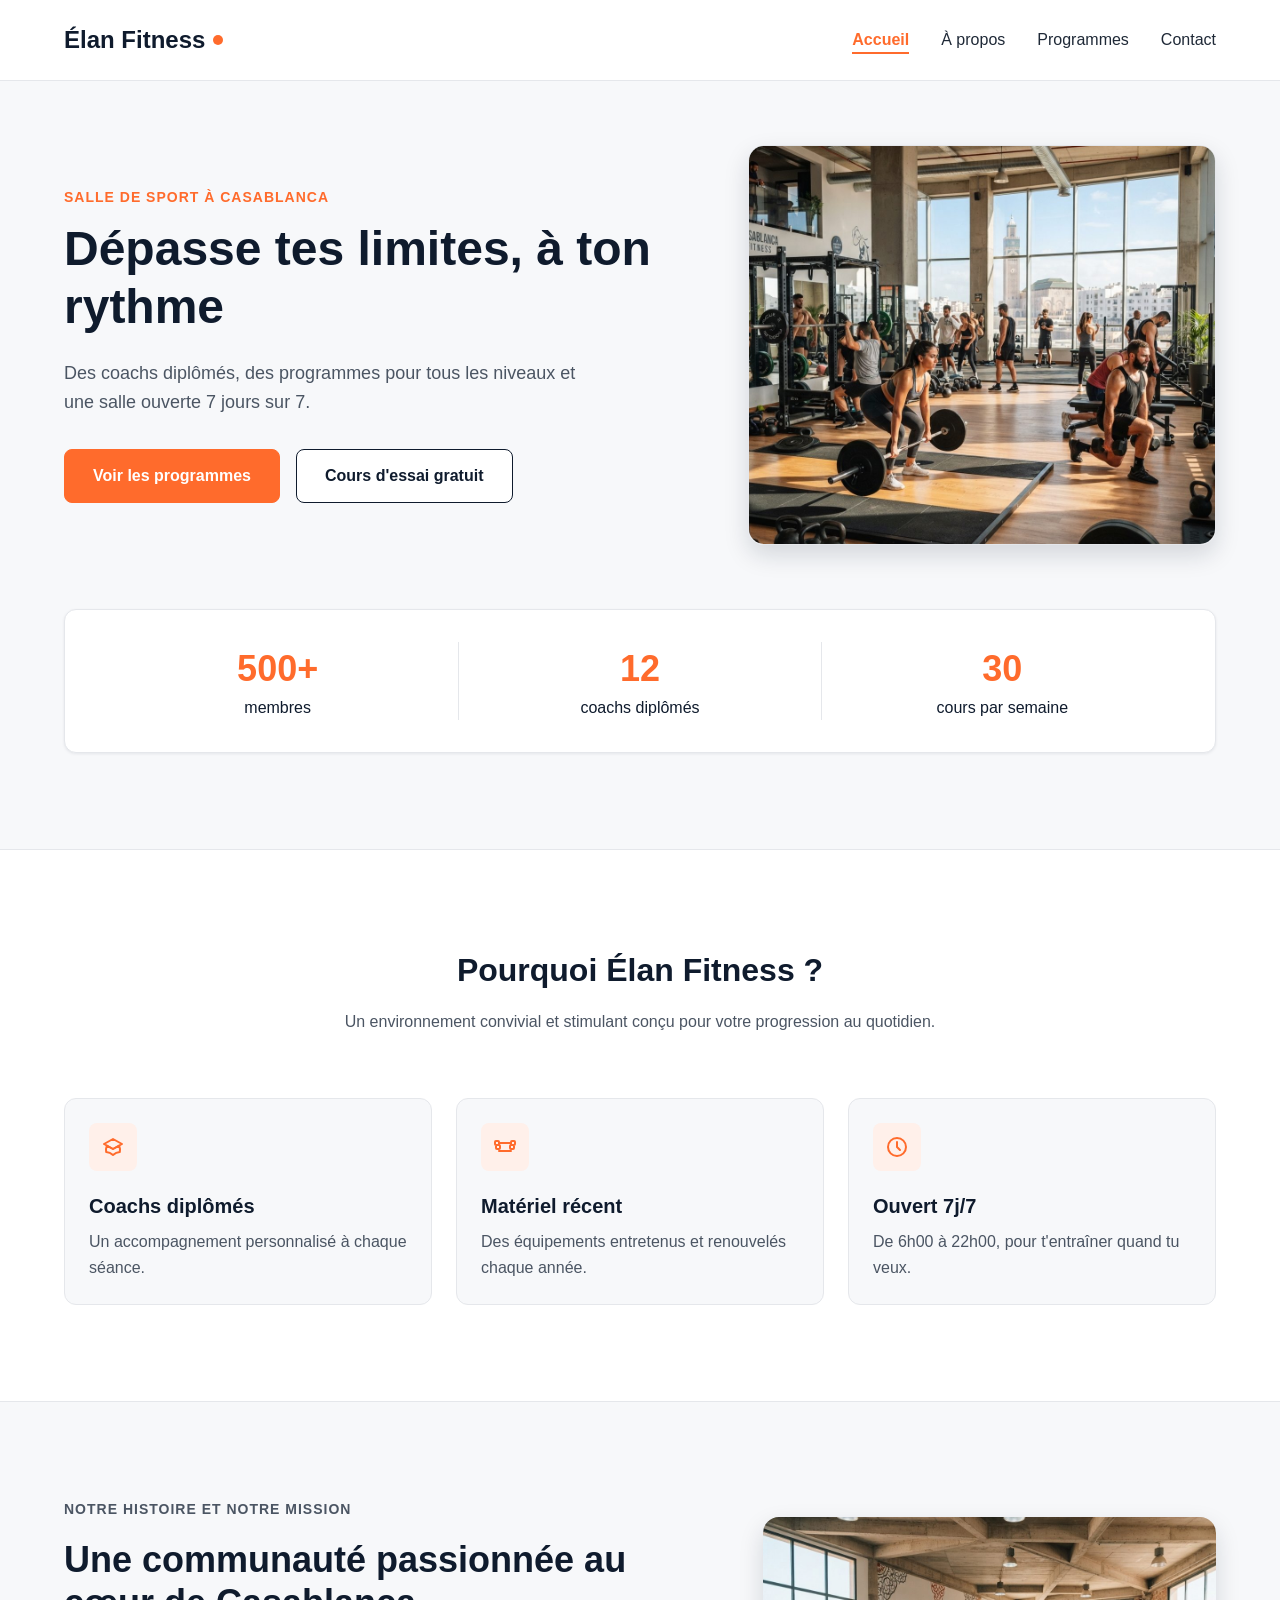
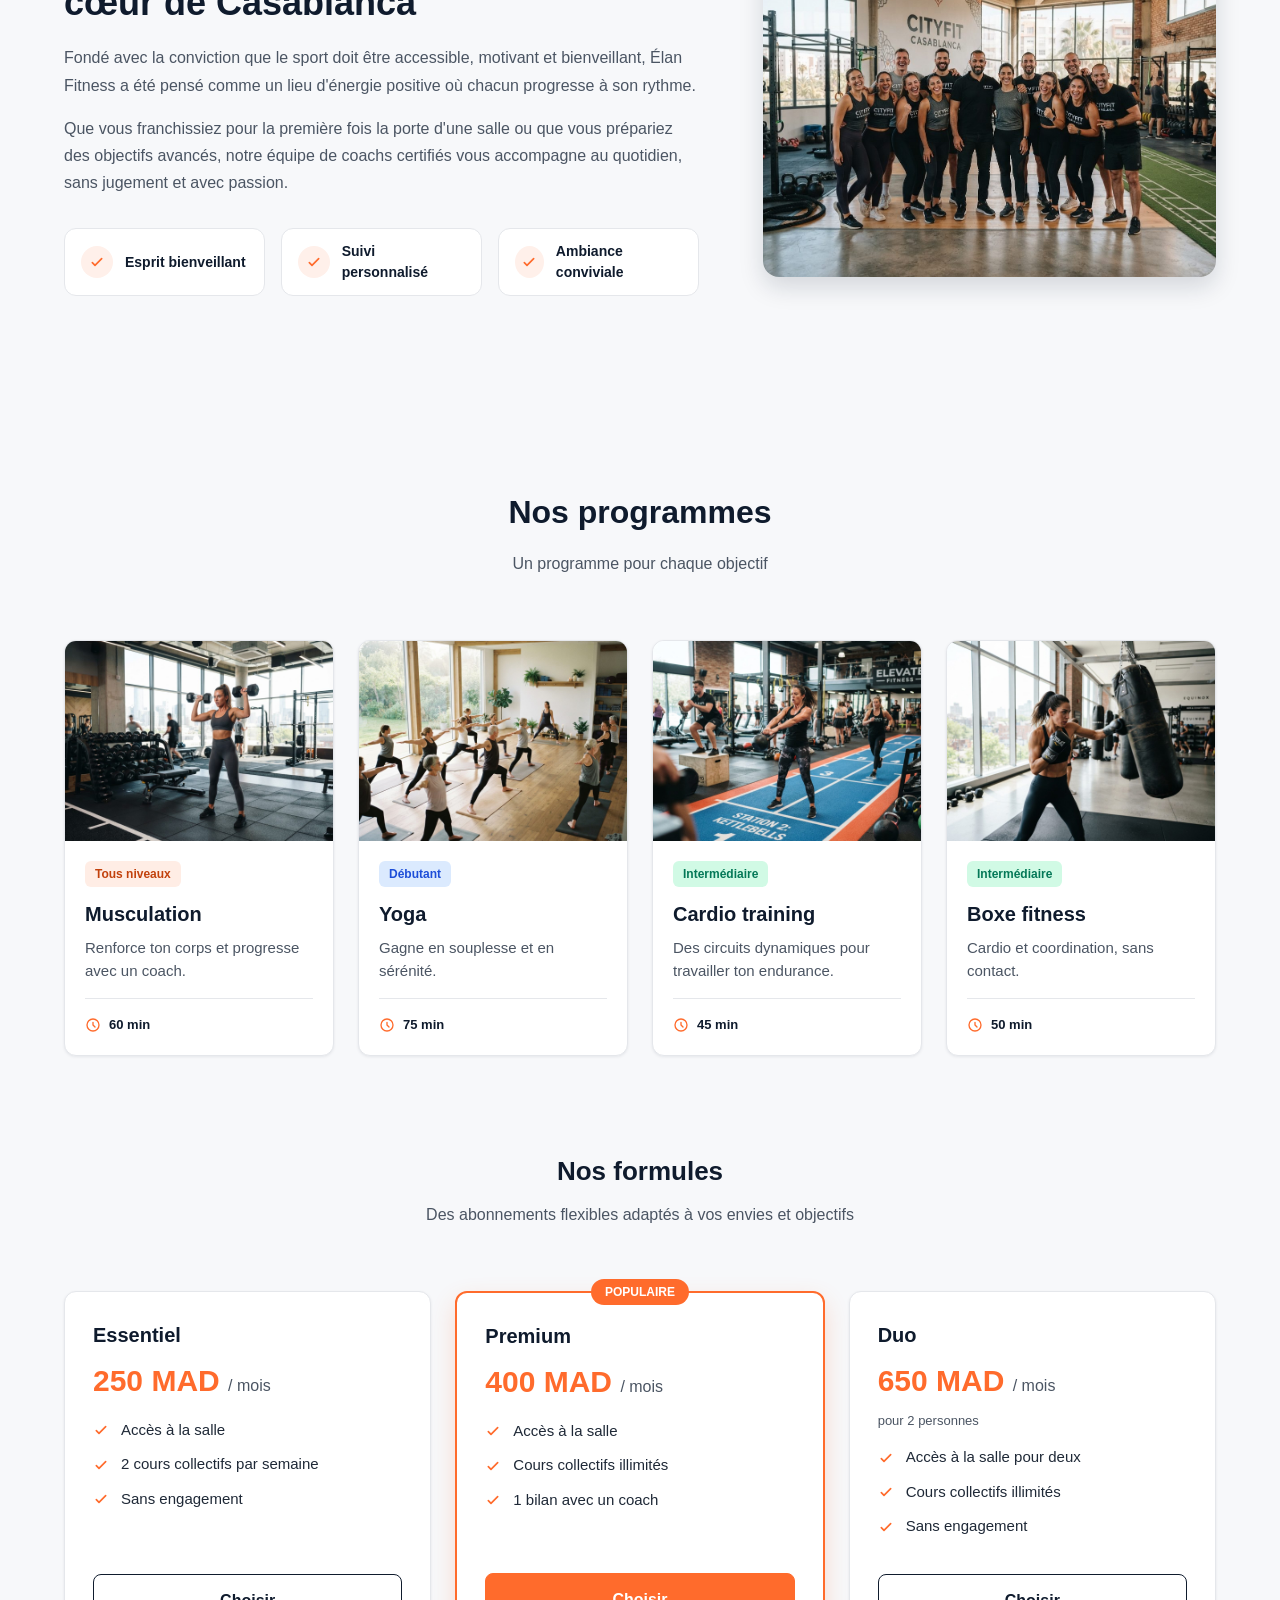
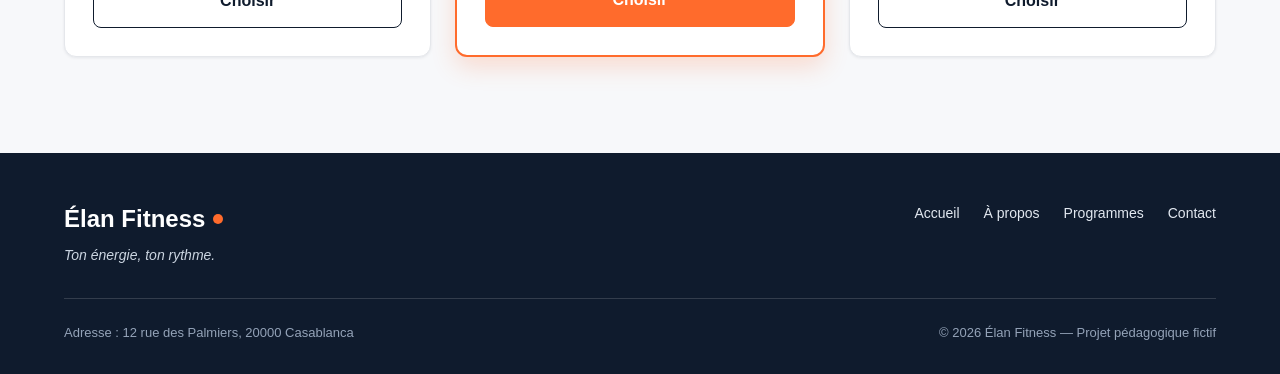
==== commit a0193327: "fixed some page links" ====
--- a/index.html
+++ b/index.html
@@ -17,14 +17,14 @@
 
   <header class="en-tete">
     <div class="conteneur en-tete-contenu">
-      <a href="#accueil" class="logo">Élan Fitness</a>
+      <a href="index.html" class="logo">Élan Fitness</a>
 
       <nav aria-label="Navigation principale">
         <ul class="menu">
-          <li><a href="#accueil" class="lien-actif">Accueil</a></li>
+          <li><a href="index.html" class="lien-actif" aria-current="page">Accueil</a></li>
           <li><a href="a-propos.html">À propos</a></li>
           <li><a href="programmes.html">Programmes</a></li>
-          <li><a href="contactus.html">Contact Us</a></li>
+          <li><a href="contactus.html">Contact</a></li>
         </ul>
       </nav>
     </div>
@@ -43,8 +43,8 @@
               Des coachs diplômés, des programmes pour tous les niveaux et une salle ouverte 7 jours sur 7.
             </p>
             <div class="boutons">
-              <a href="#programmes" class="bouton bouton-principal">Voir les programmes</a>
-              <a href="#contact" class="bouton bouton-secondaire">Cours d'essai gratuit</a>
+              <a href="programmes.html" class="bouton bouton-principal">Voir les programmes</a>
+              <a href="contactus.html" class="bouton bouton-secondaire">Cours d'essai gratuit</a>
             </div>
           </div>
 
@@ -206,7 +206,7 @@
                 <li>2 cours collectifs par semaine</li>
                 <li>Sans engagement</li>
               </ul>
-              <a href="#contact" class="bouton bouton-secondaire">Choisir</a>
+              <a href="contactus.html" class="bouton bouton-secondaire">Choisir</a>
             </article>
 
             <article class="carte formule formule-populaire">
@@ -218,7 +218,7 @@
                 <li>Cours collectifs illimités</li>
                 <li>1 bilan avec un coach</li>
               </ul>
-              <a href="#contact" class="bouton bouton-principal">Choisir</a>
+              <a href="contactus.html" class="bouton bouton-principal">Choisir</a>
             </article>
 
             <article class="carte formule">
@@ -230,7 +230,7 @@
                 <li>Cours collectifs illimités</li>
                 <li>Sans engagement</li>
               </ul>
-              <a href="#contact" class="bouton bouton-secondaire">Choisir</a>
+              <a href="contactus.html" class="bouton bouton-secondaire">Choisir</a>
             </article>
 
           </div>
@@ -252,9 +252,10 @@
 
         <nav aria-label="Navigation du pied de page">
           <ul class="menu menu-pied">
-            <li><a href="#accueil">Accueil</a></li>
-            <li><a href="#a-propos">À propos</a></li>
-            <li><a href="#programmes">Programmes</a></li>
+            <li><a href="index.html">Accueil</a></li>
+            <li><a href="a-propos.html">À propos</a></li>
+            <li><a href="programmes.html">Programmes</a></li>
+            <li><a href="contactus.html">Contact</a></li>
           </ul>
         </nav>
       </div>
--- a/style.css
+++ b/style.css
@@ -585,4 +585,38 @@
 }
 .formulaire-contact button { 
   margin-top: 20px; 
+}
+
+@media (max-width: 767px) {
+  .en-tete-contenu, .hero-contenu, .apropos-contenu, .cartes, .contact-contenu, .pied-haut, .pied-bas { 
+    flex-direction: column; 
+  }
+  .en-tete-contenu { 
+    height: auto; 
+    gap: 16px; 
+    padding-top: 16px; 
+    padding-bottom: 16px; 
+  }
+  .menu { 
+    gap: 16px; 
+    flex-wrap: wrap; 
+    justify-content: center; 
+  }
+  .hero-image, .apropos-image { 
+    width: 100%; 
+    height: 280px; 
+  }
+  .chiffres { 
+    flex-direction: column; 
+    gap: 16px; 
+  }
+  .chiffre + .chiffre { 
+    border-left: 0;
+   }
+  .cartes {
+    gap: 20px; 
+  }
+  .carte { 
+    width: 100%; 
+  }
 }
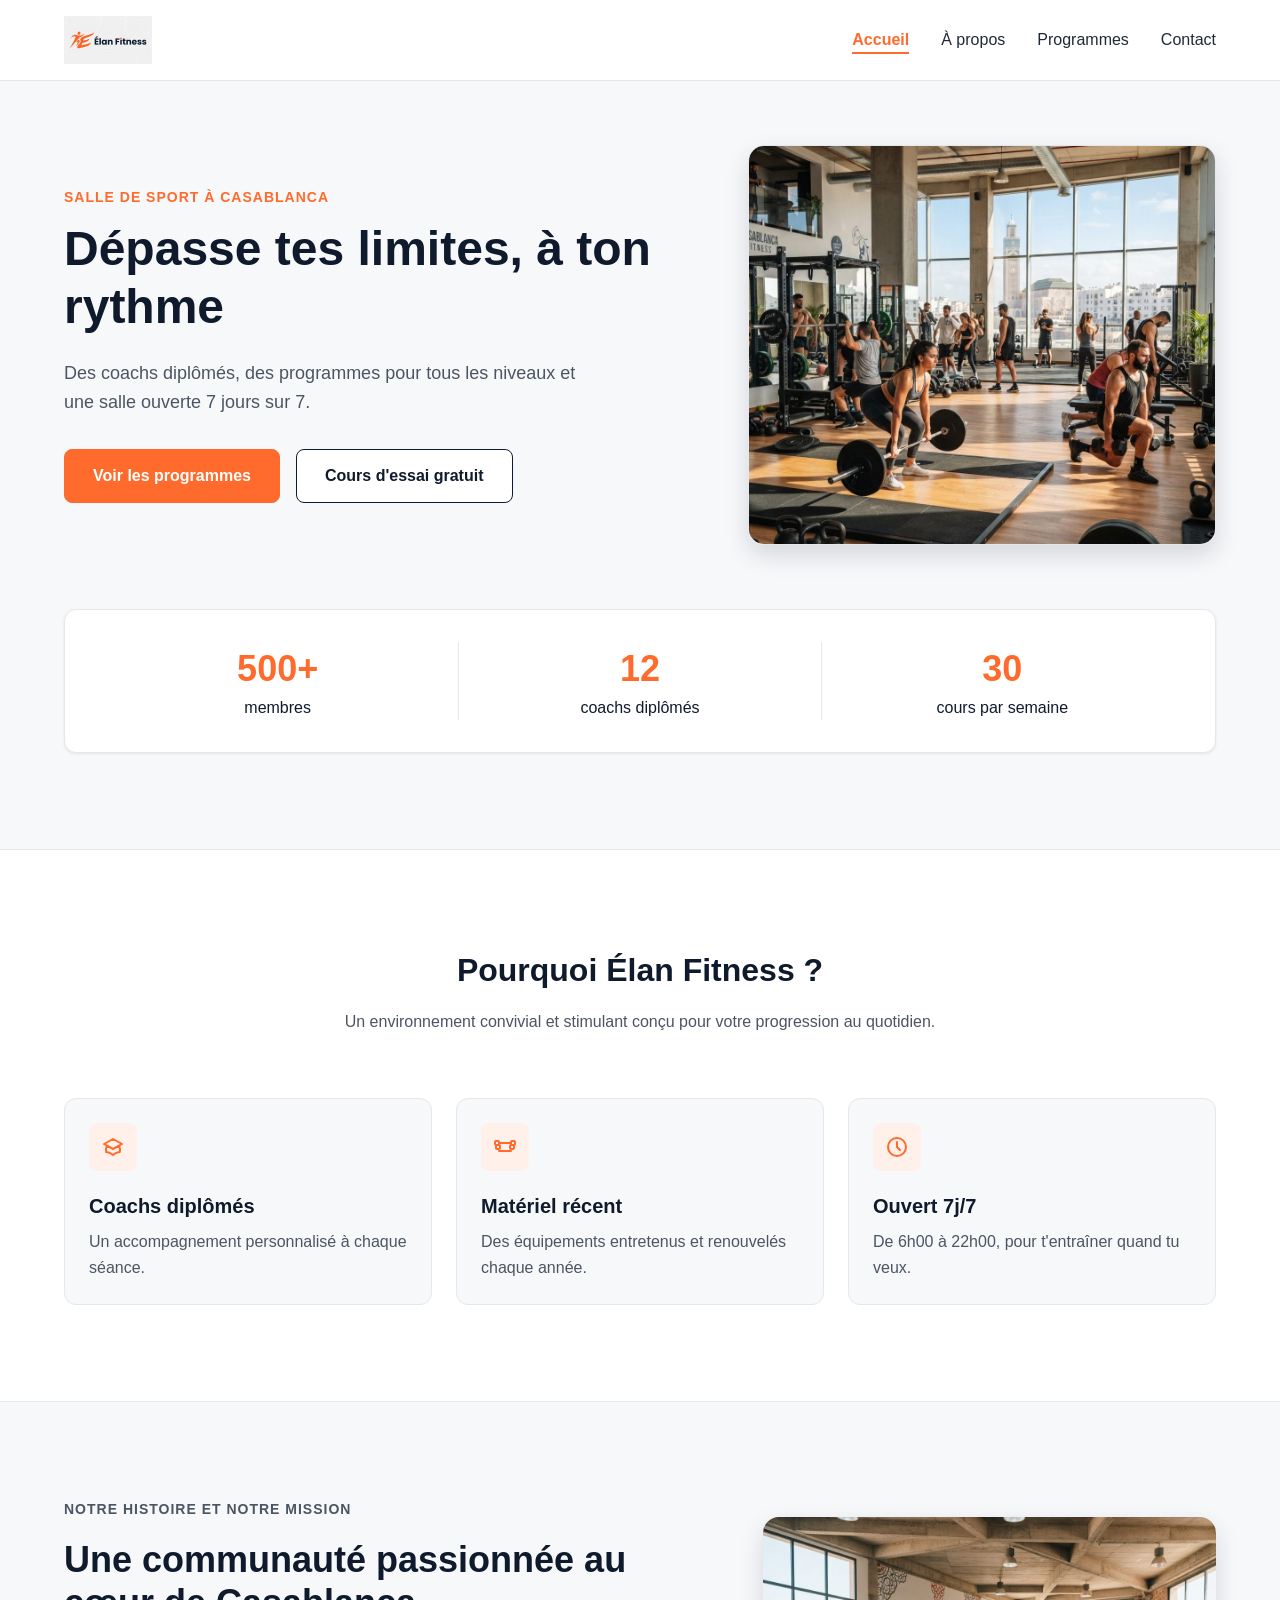
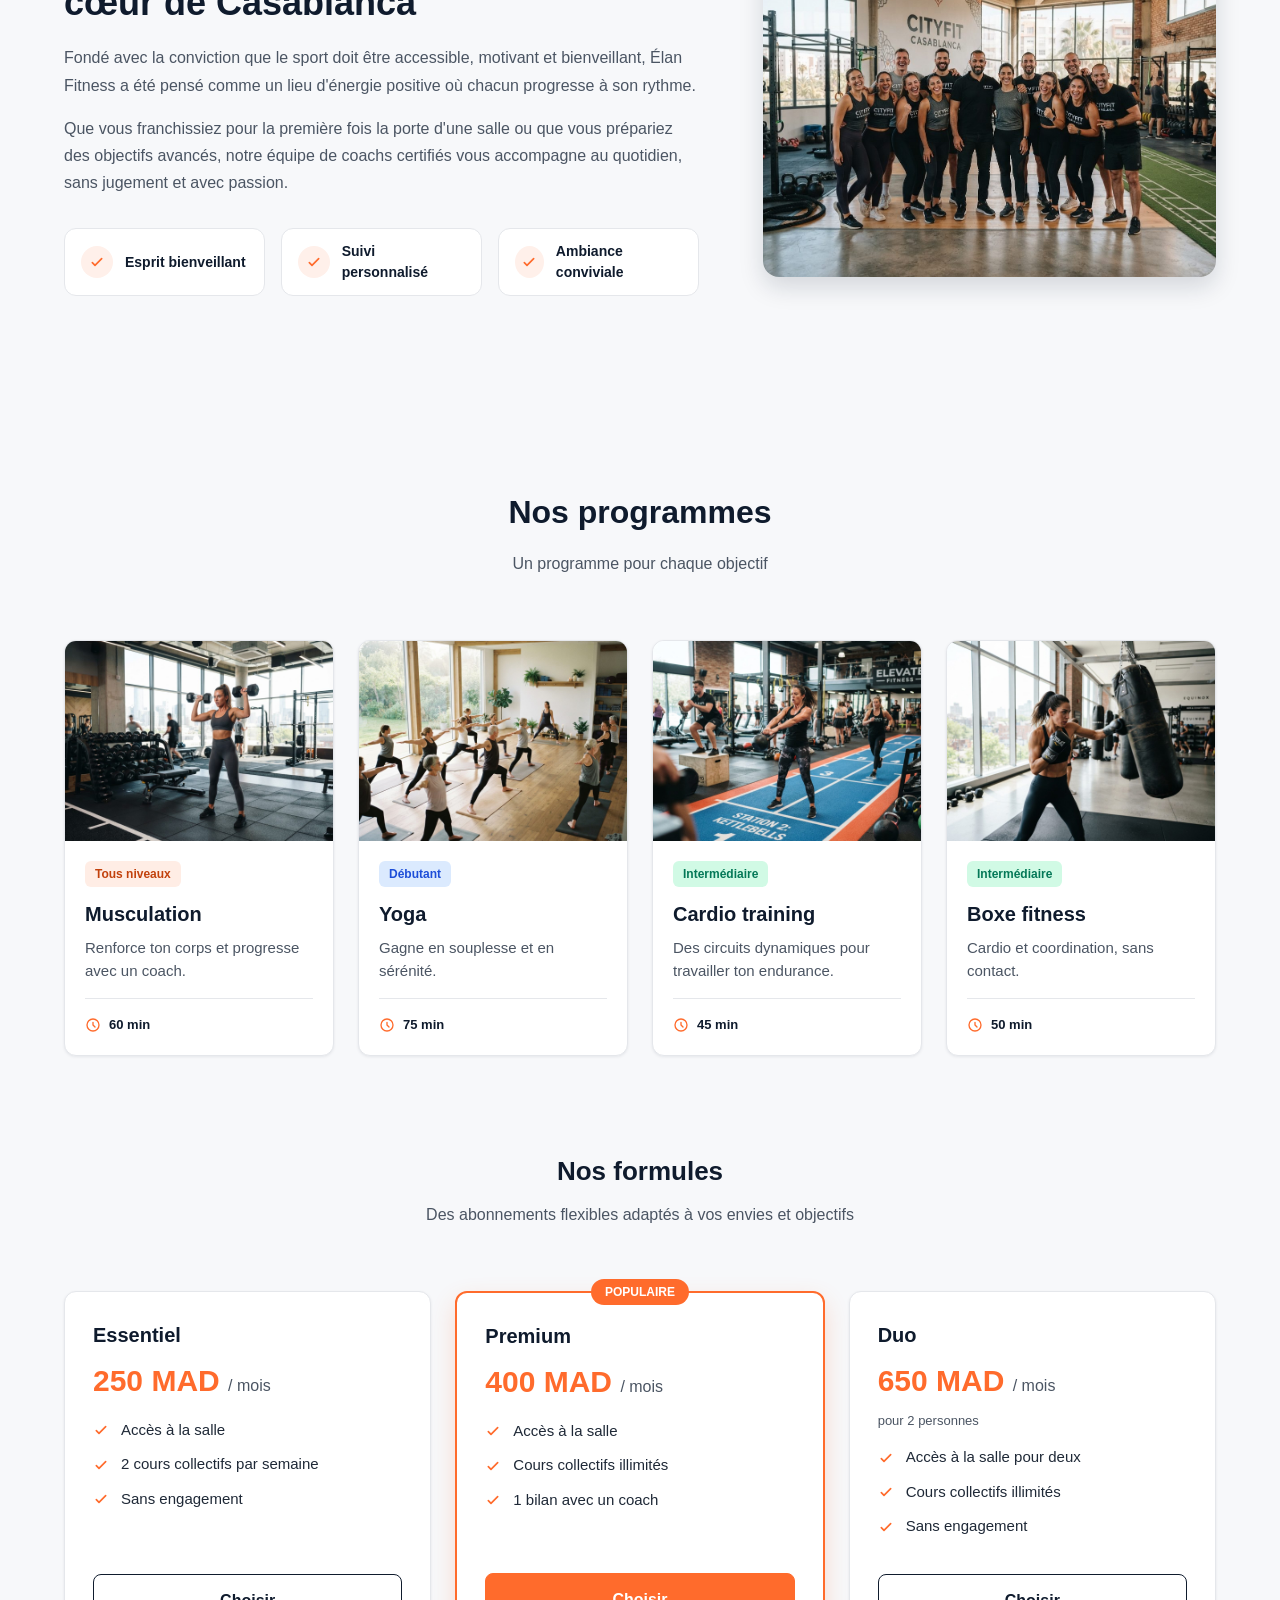
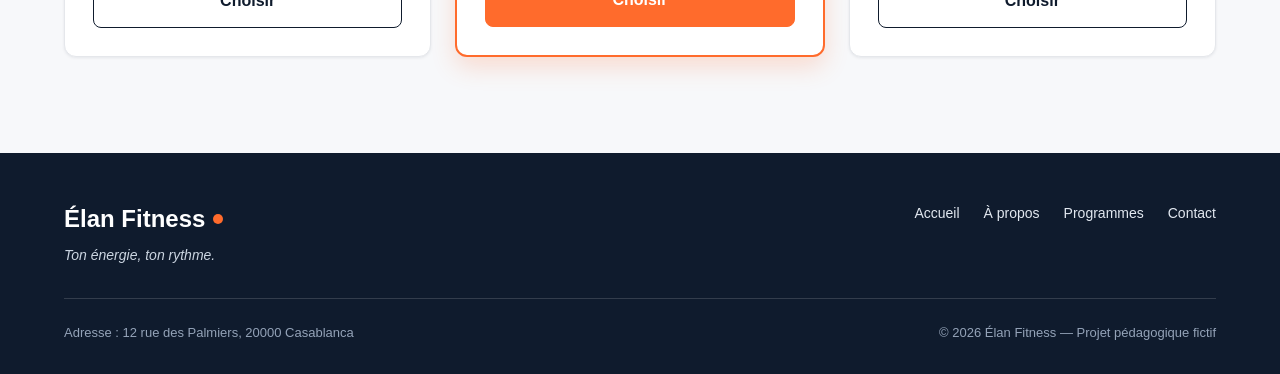
==== commit 39979af4: "Added logo" ====
--- a/index.html
+++ b/index.html
@@ -17,7 +17,7 @@
 
   <header class="en-tete">
     <div class="conteneur en-tete-contenu">
-      <a href="index.html" class="logo">Élan Fitness</a>
+      <a href="index.html" class="logo"><img src="img/logo.jpg" alt="Élan Fitness" width="1408" height="768"></a>
 
       <nav aria-label="Navigation principale">
         <ul class="menu">
--- a/style.css
+++ b/style.css
@@ -187,6 +187,16 @@
   margin-left: 8px;
   background-color: #FF6B2C;
   border-radius: 50%;
+}
+
+.logo img {
+  height: 48px;
+  width: auto;
+  display: block;
+}
+
+.en-tete .logo::after {
+  content: none;
 }
 
 .menu {
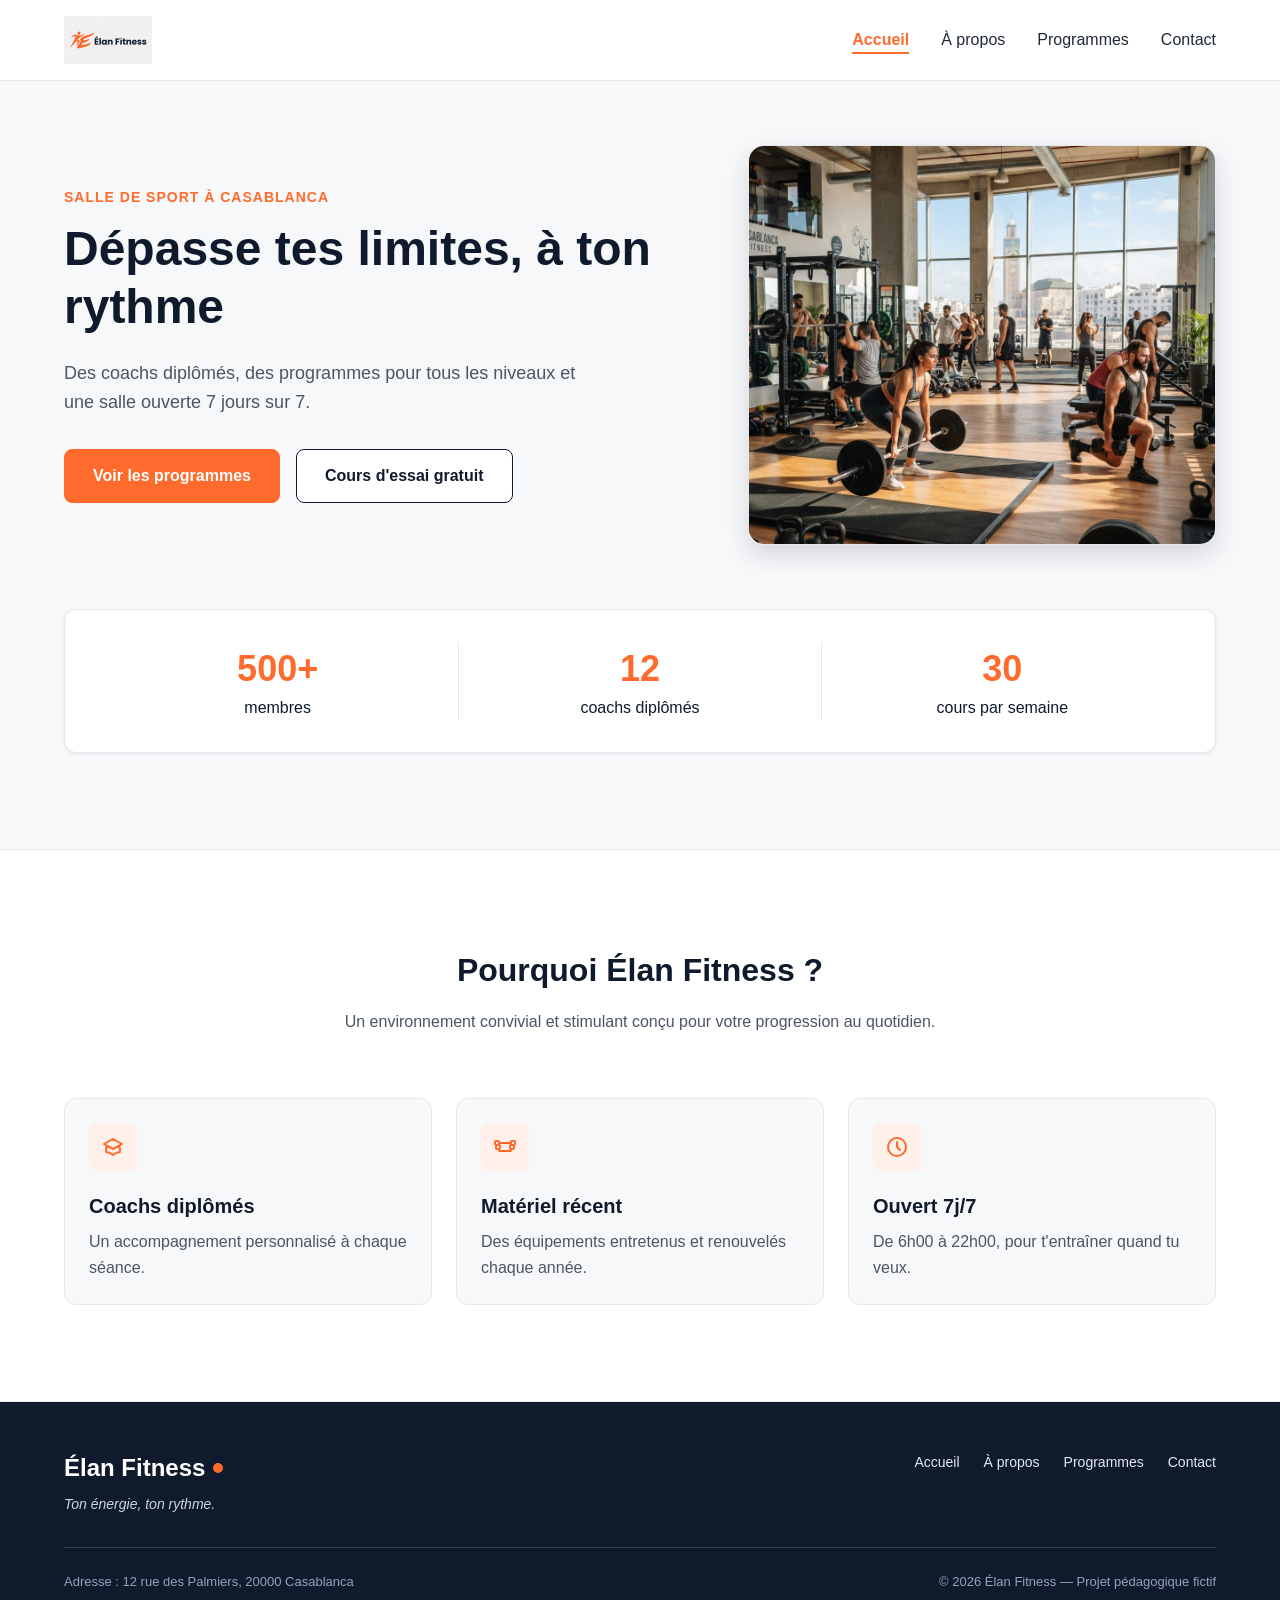
==== commit e899ae81: "removed other pages from index" ====
--- a/index.html
+++ b/index.html
@@ -15,11 +15,14 @@
 
 <body>
 
+  <a class="lien-evitement" href="#contenu">Aller au contenu</a>
+
   <header class="en-tete">
     <div class="conteneur en-tete-contenu">
       <a href="index.html" class="logo"><img src="img/logo.jpg" alt="Élan Fitness" width="1408" height="768"></a>
+      <button class="bouton-menu">☰ Menu</button>
 
-      <nav aria-label="Navigation principale">
+      <nav id="navigation-principale" aria-label="Navigation principale">
         <ul class="menu">
           <li><a href="index.html" class="lien-actif" aria-current="page">Accueil</a></li>
           <li><a href="a-propos.html">À propos</a></li>
@@ -30,7 +33,7 @@
     </div>
   </header>
 
-  <main>
+  <main id="contenu">
 
     <section id="accueil" class="hero">
       <div class="conteneur">
@@ -100,145 +103,6 @@
       </div>
     </section>
 
-    <section id="a-propos" class="section">
-      <div class="conteneur apropos-contenu">
-
-        <div class="apropos-texte">
-          <p class="sur-titre">Notre histoire et notre mission</p>
-          <h2>Une communauté passionnée au cœur de Casablanca</h2>
-          <p>
-            Fondé avec la conviction que le sport doit être accessible, motivant et bienveillant,
-            Élan Fitness a été pensé comme un lieu d'énergie positive où chacun progresse à son rythme.
-          </p>
-          <p>
-            Que vous franchissiez pour la première fois la porte d'une salle ou que vous prépariez des
-            objectifs avancés, notre équipe de coachs certifiés vous accompagne au quotidien, sans
-            jugement et avec passion.
-          </p>
-
-          <ul class="valeurs">
-            <li class="valeur">
-              <div class="icone icone-petite"><img src="img/icone-check.svg" alt=""></div>
-              <span>Esprit bienveillant</span>
-            </li>
-            <li class="valeur">
-              <div class="icone icone-petite"><img src="img/icone-check.svg" alt=""></div>
-              <span>Suivi personnalisé</span>
-            </li>
-            <li class="valeur">
-              <div class="icone icone-petite"><img src="img/icone-check.svg" alt=""></div>
-              <span>Ambiance conviviale</span>
-            </li>
-          </ul>
-        </div>
-
-        <img class="apropos-image" src="img/equipe.jpg" alt="L'équipe de coachs d'Élan Fitness réunie dans la salle">
-
-      </div>
-    </section>
-
-    <section id="programmes" class="section">
-      <div class="conteneur">
-
-        <div class="section-titre">
-          <h2>Nos programmes</h2>
-          <p>Un programme pour chaque objectif</p>
-        </div>
-
-        <div class="cartes">
-
-          <article class="carte carte-programme">
-            <img src="img/musculation.jpg" alt="Une sportive soulève des haltères dans l'espace musculation">
-            <div class="programme-corps">
-              <span class="etiquette etiquette-orange">Tous niveaux</span>
-              <h3>Musculation</h3>
-              <p>Renforce ton corps et progresse avec un coach.</p>
-              <p class="duree"><img src="img/icone-duree.svg" alt="">60 min</p>
-            </div>
-          </article>
-
-          <article class="carte carte-programme">
-            <img src="img/yoga.jpg" alt="Un groupe pratique le yoga sur des tapis dans une salle lumineuse">
-            <div class="programme-corps">
-              <span class="etiquette etiquette-bleue">Débutant</span>
-              <h3>Yoga</h3>
-              <p>Gagne en souplesse et en sérénité.</p>
-              <p class="duree"><img src="img/icone-duree.svg" alt="">75 min</p>
-            </div>
-          </article>
-
-          <article class="carte carte-programme">
-            <img src="img/cardio.jpg" alt="Des sportifs suivent un circuit de cardio training avec des kettlebells">
-            <div class="programme-corps">
-              <span class="etiquette etiquette-verte">Intermédiaire</span>
-              <h3>Cardio training</h3>
-              <p>Des circuits dynamiques pour travailler ton endurance.</p>
-              <p class="duree"><img src="img/icone-duree.svg" alt="">45 min</p>
-            </div>
-          </article>
-
-          <article class="carte carte-programme">
-            <img src="img/boxe.jpg" alt="Une sportive frappe un sac de frappe pendant un cours de boxe fitness">
-            <div class="programme-corps">
-              <span class="etiquette etiquette-verte">Intermédiaire</span>
-              <h3>Boxe fitness</h3>
-              <p>Cardio et coordination, sans contact.</p>
-              <p class="duree"><img src="img/icone-duree.svg" alt="">50 min</p>
-            </div>
-          </article>
-
-        </div>
-
-        <div class="formules">
-
-          <div class="section-titre">
-            <h3>Nos formules</h3>
-            <p>Des abonnements flexibles adaptés à vos envies et objectifs</p>
-          </div>
-
-          <div class="cartes">
-
-            <article class="carte formule">
-              <h4>Essentiel</h4>
-              <p class="prix">250 MAD <span>/ mois</span></p>
-              <ul class="formule-liste">
-                <li>Accès à la salle</li>
-                <li>2 cours collectifs par semaine</li>
-                <li>Sans engagement</li>
-              </ul>
-              <a href="contactus.html" class="bouton bouton-secondaire">Choisir</a>
-            </article>
-
-            <article class="carte formule formule-populaire">
-              <p class="badge-populaire">Populaire</p>
-              <h4>Premium</h4>
-              <p class="prix">400 MAD <span>/ mois</span></p>
-              <ul class="formule-liste">
-                <li>Accès à la salle</li>
-                <li>Cours collectifs illimités</li>
-                <li>1 bilan avec un coach</li>
-              </ul>
-              <a href="contactus.html" class="bouton bouton-principal">Choisir</a>
-            </article>
-
-            <article class="carte formule">
-              <h4>Duo</h4>
-              <p class="prix">650 MAD <span>/ mois</span></p>
-              <p class="prix-note">pour 2 personnes</p>
-              <ul class="formule-liste">
-                <li>Accès à la salle pour deux</li>
-                <li>Cours collectifs illimités</li>
-                <li>Sans engagement</li>
-              </ul>
-              <a href="contactus.html" class="bouton bouton-secondaire">Choisir</a>
-            </article>
-
-          </div>
-        </div>
-
-      </div>
-    </section>
-
   </main>
 
   <footer class="pied-de-page">
@@ -268,5 +132,6 @@
     </div>
   </footer>
 
+  <script src="script.js" defer></script>
 </body>
-</html>
+</html>
--- a/style.css
+++ b/style.css
@@ -218,6 +218,10 @@
   color: #FF6B2C;
   font-weight: 600;
   border-bottom-color: #FF6B2C;
+}
+
+.bouton-menu {
+  display: none;
 }
 
 .hero {
@@ -602,15 +606,39 @@
     flex-direction: column; 
   }
   .en-tete-contenu { 
-    height: auto; 
-    gap: 16px; 
+    height: 72px;
+    flex-direction: row;
+    gap: 0;
     padding-top: 16px; 
     padding-bottom: 16px; 
   }
-  .menu { 
-    gap: 16px; 
-    flex-wrap: wrap; 
-    justify-content: center; 
+  .bouton-menu {
+    display: block;
+    padding: 8px 12px;
+    height: 44px;
+    border: 1px solid #E5E7EB;
+    border-radius: 8px;
+    background-color: #FFFFFF;
+    color: #0F1B2D;
+    font-size: 16px;
+    cursor: pointer;
+  }
+  .en-tete-contenu nav {
+    display: none;
+    position: absolute;
+    top: 72px;
+    left: 0;
+    right: 0;
+    padding: 12px 24px;
+    background-color: #FFFFFF;
+    border-bottom: 1px solid #E5E7EB;
+  }
+  .en-tete-contenu nav.menu-ouvert {
+    display: block;
+  }
+  .menu {
+    flex-direction: column;
+    gap: 12px;
   }
   .hero-image, .apropos-image { 
     width: 100%; 
@@ -629,4 +657,4 @@
   .carte { 
     width: 100%; 
   }
-}+}
